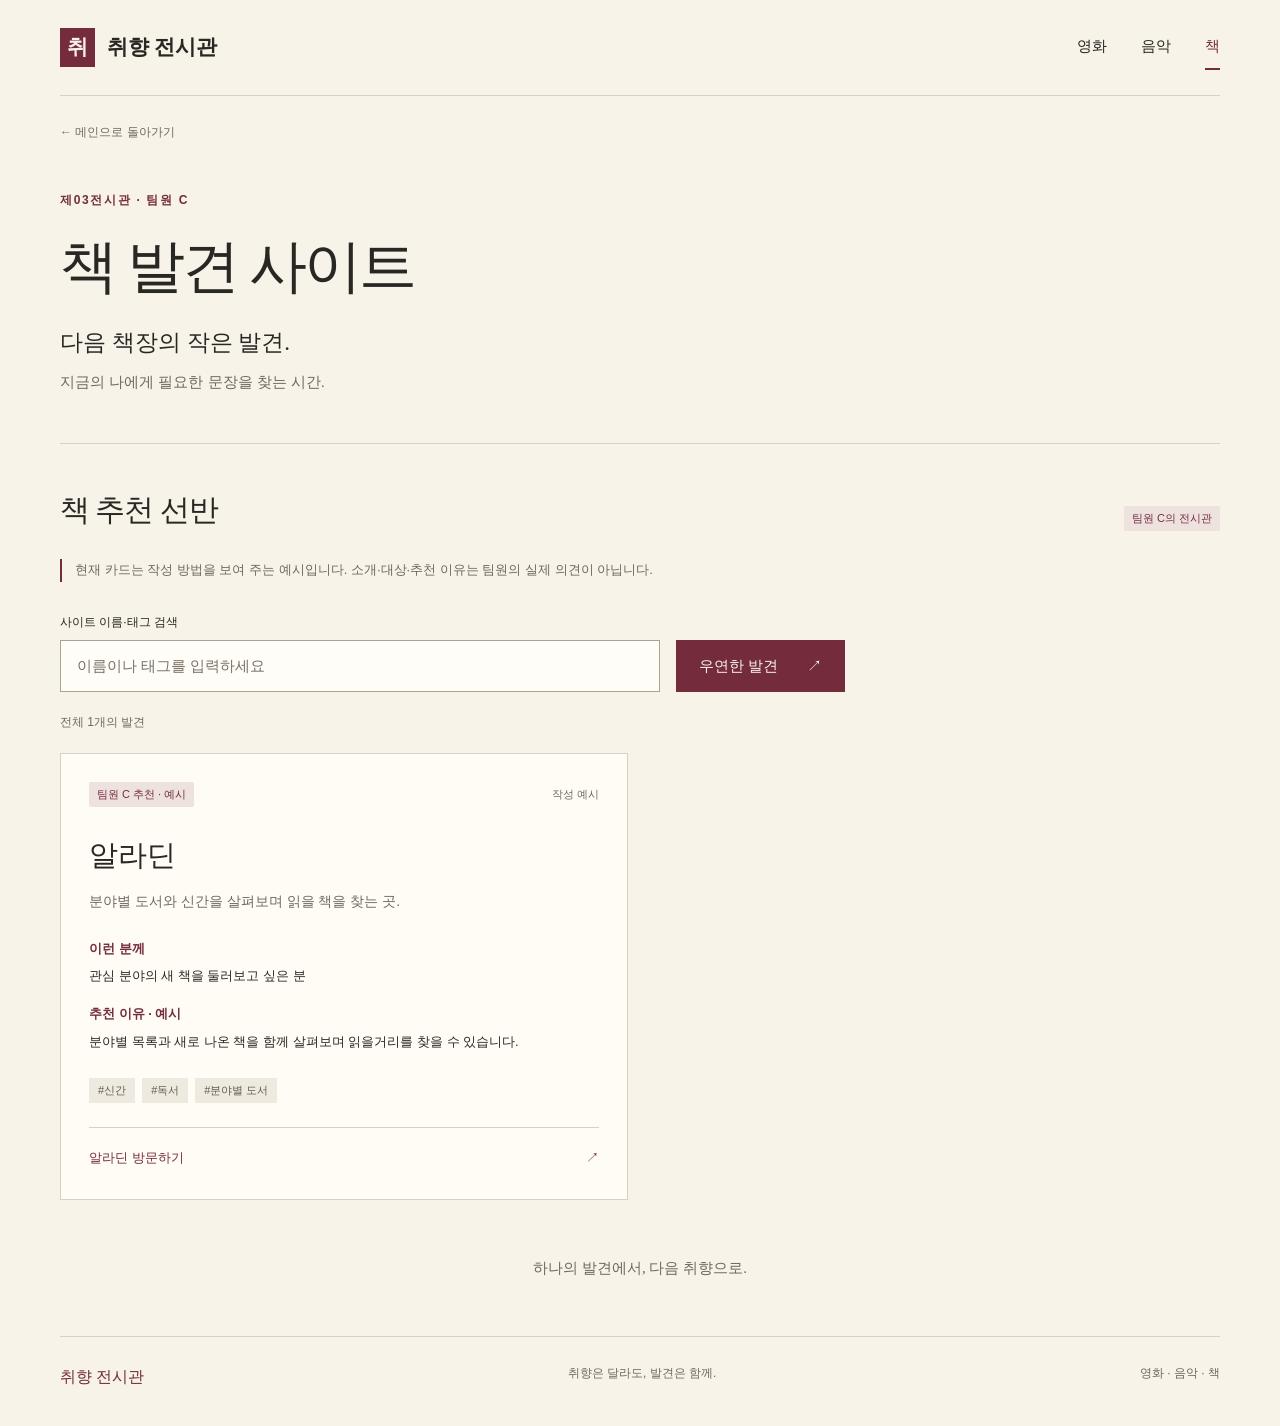
==== books.html @ 01eb1fcd "feat: 취향 전시관 초기 구현" ====
<!DOCTYPE html>
<html lang="ko">
<head>
  <meta charset="UTF-8">
  <meta name="viewport" content="width=device-width, initial-scale=1">
  <meta name="description" content="세 사람의 취향에서, 당신의 다음 취향을 발견하세요. 영화·음악·책 발견 사이트를 모으는 취향 전시관입니다.">
  <title>책 전시관 | 취향 전시관</title>
  <link rel="icon" href="favicon.svg" type="image/svg+xml">
  <link rel="stylesheet" href="css/style.css">
  <script src="js/main.js" defer></script>
</head>
<body>
  <a class="skip-link" href="#main">본문으로 바로 가기</a>
  <header class="site-header wrap">
    <a class="brand" href="index.html"><span class="brand-mark" aria-hidden="true">취</span>취향 전시관</a>
    <nav aria-label="전시관"><a href="movies.html">영화</a><a href="music.html">음악</a><a href="books.html" aria-current="page">책</a></nav>
  </header>
  <main id="main" class="wrap">
    <a class="back-link" href="index.html">← 메인으로 돌아가기</a>
    <section class="category-hero"><p class="eyebrow">제03전시관 · 팀원 C</p><h1>책 발견 사이트</h1><p class="category-lead">다음 책장의 작은 발견.</p><p>지금의 나에게 필요한 문장을 찾는 시간.</p></section>
    <section class="collection section" aria-labelledby="collection-title">
      <div class="section-heading"><h2 id="collection-title">책 추천 선반</h2><span class="member-badge">팀원 C의 전시관</span></div>
      <p class="example-note">현재 카드는 작성 방법을 보여 주는 예시입니다. 소개·대상·추천 이유는 팀원의 실제 의견이 아닙니다.</p>
      <div class="collection-tools" hidden><div class="search-field"><label for="site-search">사이트 이름·태그 검색</label><input id="site-search" type="search" placeholder="이름이나 태그를 입력하세요" autocomplete="off"></div><button class="random-button" type="button">우연한 발견 <span aria-hidden="true">↗</span></button></div>
      <p class="result-count" role="status" aria-live="polite" aria-atomic="true"></p>
      <noscript><p>검색과 무작위 추천을 이용하려면 자바스크립트를 켜 주세요. 사이트 카드는 아래에서 모두 볼 수 있습니다.</p></noscript>
      <div class="card-grid" id="site-list">
      <!-- 카드 추가: 아래 article 시작부터 /article 끝까지 복사해 이 목록 안에 붙여 넣으세요.
      사이트 이름(.site-name), 소개, 대상, 이유, 태그 2~3개(.tags), 팀원 배지, 공식 주소를 수정하세요.
      검색은 화면의 .site-name과 .tags를 읽습니다. 클래스 이름을 유지하세요.
      실제 의견으로 작성한 카드에서는 '· 예시'와 '작성 예시' 표시를 제거하세요.
      외부 링크의 target="_blank" rel="noopener noreferrer" 및 새 탭 안내를 유지하세요.
      팀원 C: 최종적으로 서로 다른 사이트를 4개 이상 소개하세요.
      예시 카드 1개는 직접 확인하고 자신의 의견으로 수정하거나 교체하세요. -->
      <article class="site-card" tabindex="-1">
        <div class="card-top"><span class="member-badge">팀원 C 추천 · 예시</span><span class="sample-label">작성 예시</span></div>
        <h3 class="site-name">알라딘</h3>
        <p class="card-intro">분야별 도서와 신간을 살펴보며 읽을 책을 찾는 곳.</p>
        <dl><dt>이런 분께</dt><dd>관심 분야의 새 책을 둘러보고 싶은 분</dd><dt>추천 이유 · 예시</dt><dd>분야별 목록과 새로 나온 책을 함께 살펴보며 읽을거리를 찾을 수 있습니다.</dd></dl>
        <ul class="tags" aria-label="태그"><li>신간</li><li>독서</li><li>분야별 도서</li></ul>
        <a class="site-link" href="https://www.aladin.co.kr/" target="_blank" rel="noopener noreferrer">알라딘 방문하기 <span aria-hidden="true">↗</span><span class="sr-only"> (새 탭)</span></a>
      </article>
      </div>
      <div class="empty-state" hidden><h3>아직 발견하지 못했어요.</h3><p>다른 사이트 이름이나 태그로 검색해 보세요.</p><button type="button" class="reset-search">검색 지우고 전체 보기</button></div>
      <p class="collection-end">하나의 발견에서, 다음 취향으로.</p>
    </section>
  </main>
  <footer class="site-footer wrap"><a href="index.html">취향 전시관</a><p>취향은 달라도, 발견은 함께.</p><span>영화 · 음악 · 책</span></footer>
</body>
</html>
---- css/style.css ----
:root {
  --paper: #f7f3e9;
  --ink: #292723;
  --muted: #70685e;
  --wine: #742c3c;
  --line: #d9d1c3;
  --serif: "Batang", "바탕", "Noto Serif KR", Georgia, serif;
}
* { box-sizing: border-box; }
html { scroll-behavior: smooth; }
body { margin: 0; background: var(--paper); color: var(--ink); font-family: "Malgun Gothic", "Apple SD Gothic Neo", sans-serif; font-size: 15px; line-height: 1.75; word-break: keep-all; overflow-wrap: anywhere; }
a { color: inherit; text-decoration: none; }
button, input { font: inherit; }
button, a { -webkit-tap-highlight-color: transparent; }
button { cursor: pointer; }
:focus-visible, .site-card:focus { outline: 3px solid var(--wine); outline-offset: 5px; }
[hidden] { display: none !important; }
.wrap { width: min(1160px, calc(100% - 80px)); margin-inline: auto; }
.sr-only { position: absolute; width: 1px; height: 1px; padding: 0; overflow: hidden; clip-path: inset(50%); white-space: nowrap; }
.skip-link { position: fixed; z-index: 20; top: 12px; left: 12px; padding: 10px 18px; background: var(--wine); color: white; transform: translateY(-160%); }
.skip-link:focus { transform: none; }
.site-header { min-height: 96px; display: flex; justify-content: space-between; align-items: center; border-bottom: 1px solid var(--line); gap: 24px; }
.brand { display: flex; align-items: center; gap: 12px; font-family: var(--serif); font-size: 21px; font-weight: bold; }
.brand-mark { display: grid; place-items: center; width: 35px; height: 39px; color: var(--paper); background: var(--wine); font-size: 21px; }
nav { display: flex; gap: 34px; }
nav a { padding: 8px 0; border-bottom: 2px solid transparent; }
nav a:hover, nav a[aria-current] { color: var(--wine); border-color: var(--wine); }
.hero { display: grid; grid-template-columns: 1.25fr 1fr; align-items: center; gap: 80px; padding: 70px 30px 70px 0; }
.eyebrow { margin: 0 0 18px; color: var(--wine); font-size: 12px; letter-spacing: .14em; font-weight: 700; }
h1, h2, h3, p { margin-top: 0; }
h1, h2 { font-family: var(--serif); font-weight: 500; }
.hero h1 { font-size: clamp(64px, 7.5vw, 100px); letter-spacing: -.07em; line-height: 1.13; margin: 0 0 25px; }
.title-dot { color: var(--wine); }
.hero-description { font-size: 18px; line-height: 1.9; color: var(--muted); margin-bottom: 25px; }
.text-link { display: inline-flex; gap: 40px; font-size: 14px; border-bottom: 1px solid var(--wine); padding-bottom: 7px; color: var(--wine); }
.exhibit-art { position: relative; background: #e9e1d2; padding: 25px 36px 20px; transform: rotate(3deg); border: 1px solid #d5cbb9; box-shadow: 12px 15px 0 #eae4d8; }
.art-caption { display: block; text-align: center; letter-spacing: .18em; font-size: 11px; margin-bottom: 25px; }
.arch { position: relative; overflow: hidden; height: 305px; border-radius: 160px 160px 0 0; background: var(--wine); display: grid; place-items: center; }
.art-word { z-index: 1; font-family: var(--serif); font-size: 50px; line-height: 1.4; color: var(--paper); letter-spacing: .1em; }
.art-orbit { position: absolute; width: 280px; height: 280px; border: 1px solid #c39a82; border-radius: 50%; left: -100px; bottom: -100px; }
.art-orbit::after { content: ""; position: absolute; inset: 22px; border: 1px solid #c39a82; border-radius: 50%; }
.art-line { position: absolute; width: 1px; height: 260px; background: #c39a82; right: 44px; transform: rotate(24deg); top: -80px; }
.art-bottom { display: flex; justify-content: space-between; margin-top: 18px; font-size: 10px; letter-spacing: .07em; }
.section { padding: 45px 0 55px; border-top: 1px solid var(--line); }
.section-heading { display: flex; align-items: end; justify-content: space-between; gap: 24px; margin-bottom: 28px; }
.section-heading .eyebrow { margin-bottom: 10px; }
h2 { margin-bottom: 0; font-size: 30px; letter-spacing: -.035em; line-height: 1.4; }
.section-note { font-size: 12px; color: var(--muted); margin: 0; }
.gallery-grid { display: grid; grid-template-columns: repeat(3, 1fr); gap: 18px; }
.gallery-card { padding: 22px; background: #eee7da; border: 1px solid transparent; transition: transform .2s, border-color .2s; }
.gallery-card:hover { transform: translateY(-5px); border-color: var(--wine); }
.gallery-top { display: flex; justify-content: space-between; color: var(--wine); font-size: 11px; letter-spacing: .06em; }
.gallery-top > :last-child { font-size: 21px; line-height: 1; }
.gallery-card h3 { font-family: var(--serif); font-size: 28px; font-weight: 500; margin: 12px 0 6px; }
.gallery-card p { color: #60594f; font-size: 13px; min-height: 48px; margin-bottom: 22px; }
.gallery-enter { border-top: 1px solid #cbc1b0; padding-top: 12px; display: flex; justify-content: space-between; font-size: 12px; }
.mini-art { height: 98px; position: relative; display: flex; align-items: center; justify-content: center; margin: 15px 0; }
.gallery-movies .mini-art i { position: absolute; width: 93px; height: 61px; border: 1px solid #806449; background: #c4b297; transform: rotate(-12deg); }
.gallery-movies .mini-art i:nth-child(2) { transform: rotate(8deg); background: #e1d5c2; }
.gallery-movies .mini-art i:last-child { transform: none; width: 60px; height: 35px; background: var(--wine); }
.gallery-music { background: #e6e7df; }
.gallery-music .mini-art i:first-child { width: 94px; height: 94px; border-radius: 50%; background: repeating-radial-gradient(circle, #383c35 0 4px, #5b6055 5px 6px); }
.gallery-music .mini-art i:nth-child(2) { position: absolute; width: 30px; height: 30px; background: #d4b796; border-radius: 50%; }
.gallery-music .mini-art i:last-child { position: absolute; width: 5px; height: 5px; background: #383c35; border-radius: 50%; }
.gallery-books { background: #eee2d8; }
.gallery-books .mini-art i { width: 34px; height: 79px; background: #8c514a; border: 1px solid #724139; box-shadow: inset 4px 0 #b77b6d; }
.gallery-books .mini-art i:nth-child(2) { background: #bea28a; height: 88px; transform: rotate(-8deg); }
.gallery-books .mini-art i:last-child { background: #d2c0a9; transform: rotate(10deg); }
.team-grid { display: grid; grid-template-columns: repeat(3, 1fr); gap: 22px; }
.team-card { display: flex; align-items: start; gap: 16px; }
.member-letter { font-family: Georgia, serif; font-size: 30px; color: var(--wine); border-bottom: 1px solid var(--wine); line-height: 1.2; }
.team-card h3 { font-size: 15px; margin: 0; }
.team-card p { font-size: 12px; color: var(--muted); margin: 4px 0 12px; }
.member-badge { display: inline-block; font-size: 11px; background: #eee2df; color: var(--wine); border-radius: 2px; padding: 3px 8px; }
.shared-empty { border: 1px dashed #c6bbaa; padding: 35px; text-align: center; font-family: var(--serif); font-size: 20px; margin: 0; }
.shared-empty span { font-family: "Malgun Gothic", sans-serif; font-size: 13px; color: var(--muted); }
.site-footer { border-top: 1px solid var(--line); padding: 26px 0 35px; display: flex; justify-content: space-between; gap: 18px; font-size: 12px; color: var(--muted); }
.site-footer a { color: var(--wine); font-family: var(--serif); font-size: 16px; }
.site-footer p { margin: 0; }
.back-link { display: inline-block; margin-top: 26px; font-size: 12px; color: var(--muted); }
.back-link:hover, .site-link:hover { text-decoration: underline; }
.category-hero { padding: 46px 0 48px; }
.category-hero h1 { font-size: clamp(36px, 5vw, 58px); letter-spacing: -.05em; margin-bottom: 18px; line-height: 1.3; }
.category-lead { font-size: 23px; font-family: var(--serif); margin-bottom: 6px; }
.category-hero > p:last-child { color: var(--muted); margin-bottom: 0; }
.example-note { color: var(--muted); font-size: 13px; border-left: 2px solid var(--wine); padding-left: 13px; }
.collection-tools { display: flex; align-items: end; gap: 16px; margin-top: 30px; }
.search-field { flex: 1; max-width: 600px; }
.search-field label { display: block; font-size: 12px; margin-bottom: 7px; }
input { width: 100%; padding: 12px 16px; border: 1px solid #ada395; border-radius: 0; background: #fffdf7; color: var(--ink); min-height: 50px; }
input::placeholder { color: #797165; }
.random-button, .reset-search { min-height: 50px; padding: 12px 22px; border: 1px solid var(--wine); background: var(--wine); color: var(--paper); }
.random-button span { margin-left: 25px; }
button:hover { background: #54202c; }
button:disabled { opacity: .5; cursor: not-allowed; }
.result-count { font-size: 12px; color: var(--muted); margin: 20px 0; min-height: 21px; }
.card-grid { display: grid; grid-template-columns: repeat(2, minmax(0, 1fr)); gap: 24px; }
.card-grid:empty { display: none; }
.site-card { background: #fffcf5; border: 1px solid var(--line); padding: 28px; position: relative; }
.site-card.is-picked { border-color: var(--wine); background: #f5eae5; }
.card-top { display: flex; justify-content: space-between; gap: 12px; align-items: center; }
.sample-label { font-size: 11px; color: var(--muted); }
.site-name { font-family: var(--serif); font-size: 29px; font-weight: 500; margin: 23px 0 8px; }
.card-intro { font-size: 14px; color: var(--muted); }
dl { margin: 24px 0; font-size: 13px; }
dt { font-weight: bold; color: var(--wine); margin-top: 15px; }
dd { margin: 5px 0 0; }
.tags { list-style: none; padding: 0; display: flex; flex-wrap: wrap; gap: 7px; }
.tags li { padding: 3px 9px; background: #eeeae0; font-size: 11px; color: #625c52; }
.tags li::before { content: "#"; }
.site-link { display: flex; align-items: center; justify-content: space-between; gap: 15px; border-top: 1px solid var(--line); padding-top: 18px; margin-top: 24px; color: var(--wine); font-size: 13px; min-height: 44px; }
.empty-state { padding: 45px 20px; border: 1px dashed var(--line); text-align: center; }
.empty-state h3 { font-family: var(--serif); font-size: 24px; }
.collection-end { color: var(--muted); text-align: center; font-family: var(--serif); margin: 55px 0 0; }
@media (max-width: 900px) {
  .wrap { width: calc(100% - 48px); }
  .hero { gap: 40px; padding-right: 12px; }
  .exhibit-art { padding-inline: 22px; }
  .arch { height: 260px; }
  .gallery-grid, .team-grid { grid-template-columns: repeat(2, 1fr); }
  .team-grid { row-gap: 30px; }
}
@media (max-width: 600px) {
  .wrap { width: calc(100% - 36px); }
  .site-header { min-height: 115px; flex-direction: column; justify-content: center; gap: 10px; padding: 15px 0; }
  .brand { font-size: 19px; }
  nav { width: 100%; justify-content: space-around; gap: 12px; font-size: 13px; }
  nav a { padding: 6px 8px; }
  .hero { grid-template-columns: 1fr; padding: 40px 0 45px; gap: 35px; }
  .hero h1 { font-size: 72px; }
  .hero-description { font-size: 16px; }
  .exhibit-art { width: min(300px, 85%); justify-self: center; }
  .arch { height: 230px; }
  .art-word { font-size: 42px; }
  .section { padding: 32px 0 38px; }
  .section-heading { align-items: start; flex-direction: column; gap: 12px; margin-bottom: 22px; }
  h2 { font-size: 25px; }
  .gallery-grid, .team-grid { grid-template-columns: 1fr; }
  .gallery-grid { gap: 12px; }
  .gallery-card { padding: 15px; }
  .gallery-card h3 { font-size: 25px; }
  .gallery-card p { min-height: 70px; font-size: 12px; }
  .gallery-top { font-size: 10px; }
  .team-grid { gap: 24px 12px; }
  .team-card { gap: 10px; }
  .member-letter { font-size: 25px; }
  .site-footer { flex-wrap: wrap; }
  .site-footer span { width: 100%; }
  .category-hero { padding: 35px 0; }
  .category-lead { font-size: 21px; }
  .collection-tools { flex-direction: column; align-items: stretch; }
  .card-grid { grid-template-columns: 1fr; }
  .site-card { padding: 22px; }
  .shared-empty { padding: 27px 18px; }
}
@media (prefers-reduced-motion: reduce) {
  html { scroll-behavior: auto; }
  * { transition: none !important; }
}
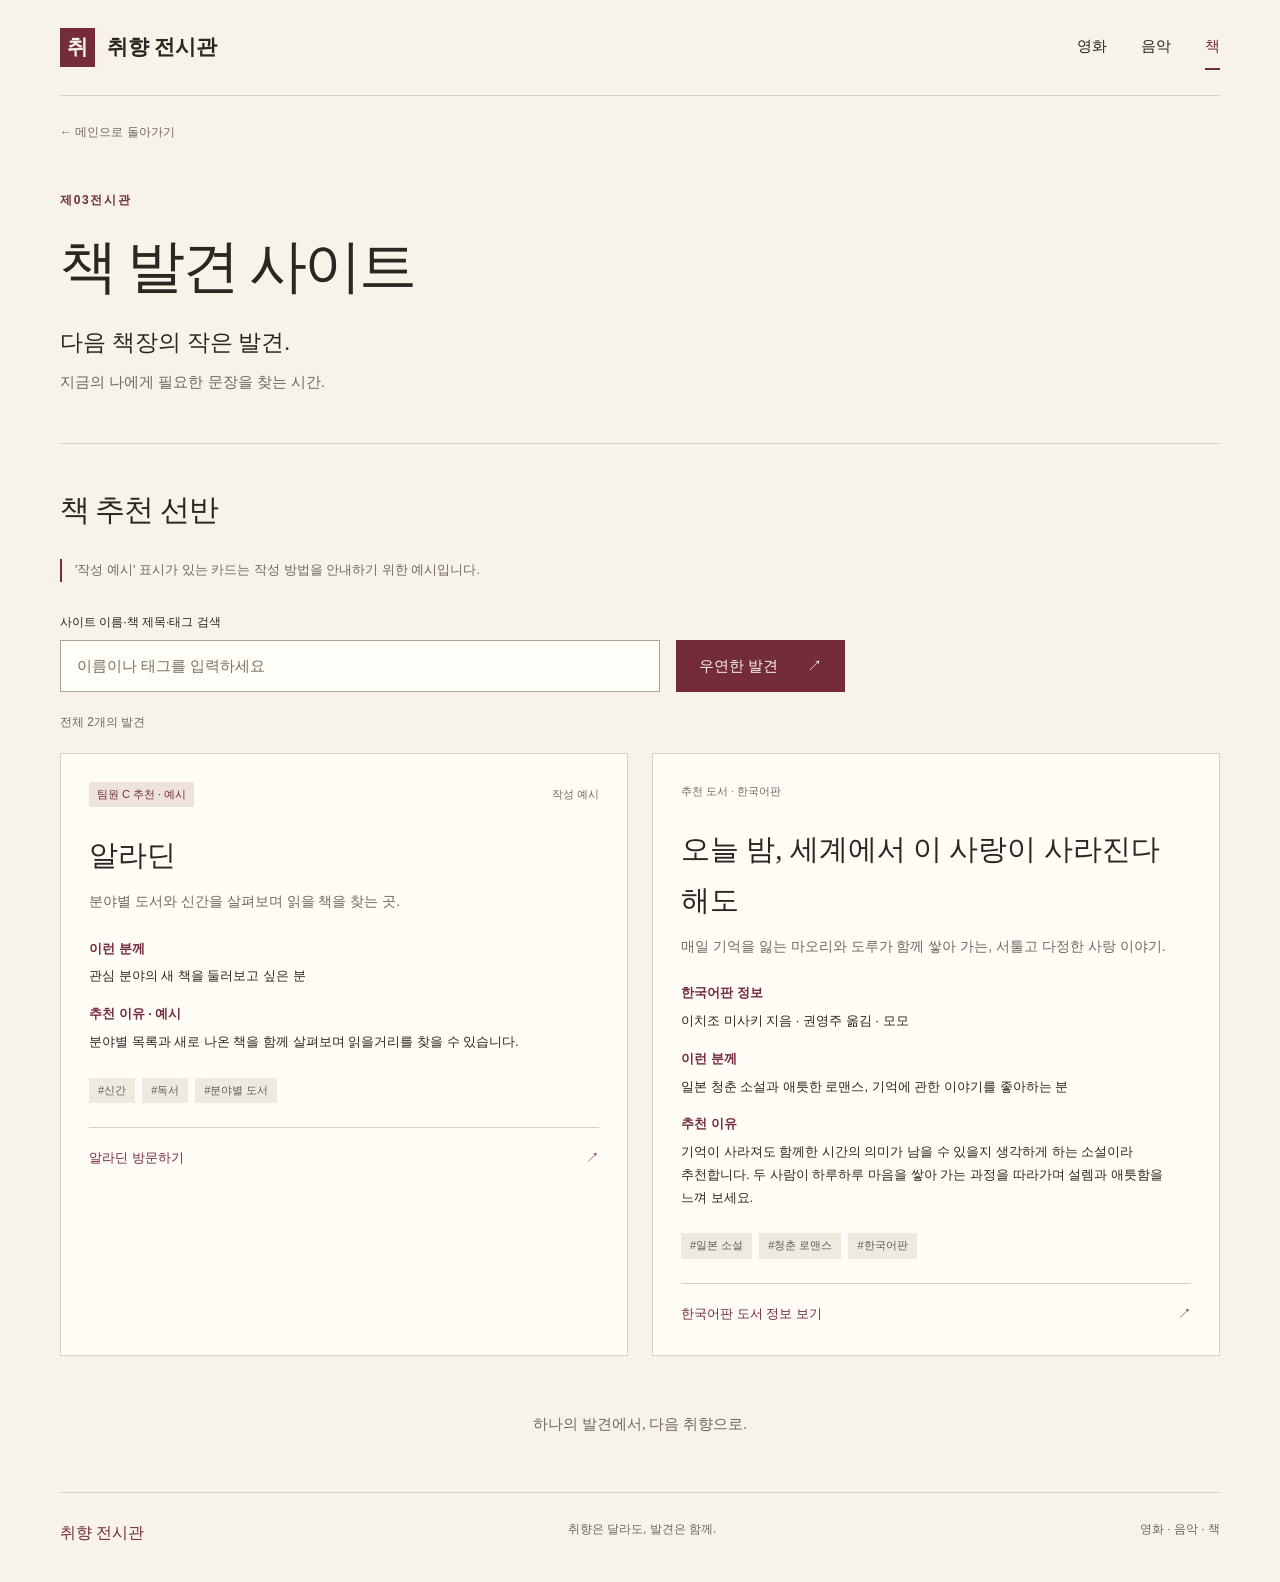
==== commit abc40773: "kkh 추천 4개 추가 및 홈페이지 수정" ====
--- a/books.html
+++ b/books.html
@@ -17,11 +17,11 @@
   </header>
   <main id="main" class="wrap">
     <a class="back-link" href="index.html">← 메인으로 돌아가기</a>
-    <section class="category-hero"><p class="eyebrow">제03전시관 · 팀원 C</p><h1>책 발견 사이트</h1><p class="category-lead">다음 책장의 작은 발견.</p><p>지금의 나에게 필요한 문장을 찾는 시간.</p></section>
+    <section class="category-hero"><p class="eyebrow">제03전시관</p><h1>책 발견 사이트</h1><p class="category-lead">다음 책장의 작은 발견.</p><p>지금의 나에게 필요한 문장을 찾는 시간.</p></section>
     <section class="collection section" aria-labelledby="collection-title">
-      <div class="section-heading"><h2 id="collection-title">책 추천 선반</h2><span class="member-badge">팀원 C의 전시관</span></div>
-      <p class="example-note">현재 카드는 작성 방법을 보여 주는 예시입니다. 소개·대상·추천 이유는 팀원의 실제 의견이 아닙니다.</p>
-      <div class="collection-tools" hidden><div class="search-field"><label for="site-search">사이트 이름·태그 검색</label><input id="site-search" type="search" placeholder="이름이나 태그를 입력하세요" autocomplete="off"></div><button class="random-button" type="button">우연한 발견 <span aria-hidden="true">↗</span></button></div>
+      <div class="section-heading"><h2 id="collection-title">책 추천 선반</h2></div>
+      <p class="example-note">'작성 예시' 표시가 있는 카드는 작성 방법을 안내하기 위한 예시입니다.</p>
+      <div class="collection-tools" hidden><div class="search-field"><label for="site-search">사이트 이름·책 제목·태그 검색</label><input id="site-search" type="search" placeholder="이름이나 태그를 입력하세요" autocomplete="off"></div><button class="random-button" type="button">우연한 발견 <span aria-hidden="true">↗</span></button></div>
       <p class="result-count" role="status" aria-live="polite" aria-atomic="true"></p>
       <noscript><p>검색과 무작위 추천을 이용하려면 자바스크립트를 켜 주세요. 사이트 카드는 아래에서 모두 볼 수 있습니다.</p></noscript>
       <div class="card-grid" id="site-list">
@@ -40,6 +40,21 @@
         <ul class="tags" aria-label="태그"><li>신간</li><li>독서</li><li>분야별 도서</li></ul>
         <a class="site-link" href="https://www.aladin.co.kr/" target="_blank" rel="noopener noreferrer">알라딘 방문하기 <span aria-hidden="true">↗</span><span class="sr-only"> (새 탭)</span></a>
       </article>
+      <article class="site-card" tabindex="-1">
+        <div class="card-top"><span class="sample-label">추천 도서 · 한국어판</span></div>
+        <h3 class="site-name">오늘 밤, 세계에서 이 사랑이 사라진다 해도</h3>
+        <p class="card-intro">매일 기억을 잃는 마오리와 도루가 함께 쌓아 가는, 서툴고 다정한 사랑 이야기.</p>
+        <dl>
+          <dt>한국어판 정보</dt>
+          <dd>이치조 미사키 지음 · 권영주 옮김 · 모모</dd>
+          <dt>이런 분께</dt>
+          <dd>일본 청춘 소설과 애틋한 로맨스, 기억에 관한 이야기를 좋아하는 분</dd>
+          <dt>추천 이유</dt>
+          <dd>기억이 사라져도 함께한 시간의 의미가 남을 수 있을지 생각하게 하는 소설이라 추천합니다. 두 사람이 하루하루 마음을 쌓아 가는 과정을 따라가며 설렘과 애틋함을 느껴 보세요.</dd>
+        </dl>
+        <ul class="tags" aria-label="태그"><li>일본 소설</li><li>청춘 로맨스</li><li>한국어판</li></ul>
+        <a class="site-link" href="https://www.yes24.com/Product/Goods/102360203" target="_blank" rel="noopener noreferrer">한국어판 도서 정보 보기 <span aria-hidden="true">↗</span><span class="sr-only"> (새 탭)</span></a>
+      </article>
       </div>
       <div class="empty-state" hidden><h3>아직 발견하지 못했어요.</h3><p>다른 사이트 이름이나 태그로 검색해 보세요.</p><button type="button" class="reset-search">검색 지우고 전체 보기</button></div>
       <p class="collection-end">하나의 발견에서, 다음 취향으로.</p>
@@ -48,4 +63,3 @@
   <footer class="site-footer wrap"><a href="index.html">취향 전시관</a><p>취향은 달라도, 발견은 함께.</p><span>영화 · 음악 · 책</span></footer>
 </body>
 </html>
-
--- a/css/style.css
+++ b/css/style.css
@@ -66,11 +66,6 @@
 .gallery-books .mini-art i { width: 34px; height: 79px; background: #8c514a; border: 1px solid #724139; box-shadow: inset 4px 0 #b77b6d; }
 .gallery-books .mini-art i:nth-child(2) { background: #bea28a; height: 88px; transform: rotate(-8deg); }
 .gallery-books .mini-art i:last-child { background: #d2c0a9; transform: rotate(10deg); }
-.team-grid { display: grid; grid-template-columns: repeat(3, 1fr); gap: 22px; }
-.team-card { display: flex; align-items: start; gap: 16px; }
-.member-letter { font-family: Georgia, serif; font-size: 30px; color: var(--wine); border-bottom: 1px solid var(--wine); line-height: 1.2; }
-.team-card h3 { font-size: 15px; margin: 0; }
-.team-card p { font-size: 12px; color: var(--muted); margin: 4px 0 12px; }
 .member-badge { display: inline-block; font-size: 11px; background: #eee2df; color: var(--wine); border-radius: 2px; padding: 3px 8px; }
 .shared-empty { border: 1px dashed #c6bbaa; padding: 35px; text-align: center; font-family: var(--serif); font-size: 20px; margin: 0; }
 .shared-empty span { font-family: "Malgun Gothic", sans-serif; font-size: 13px; color: var(--muted); }
@@ -117,8 +112,7 @@
   .hero { gap: 40px; padding-right: 12px; }
   .exhibit-art { padding-inline: 22px; }
   .arch { height: 260px; }
-  .gallery-grid, .team-grid { grid-template-columns: repeat(2, 1fr); }
-  .team-grid { row-gap: 30px; }
+  .gallery-grid { grid-template-columns: repeat(2, 1fr); }
 }
 @media (max-width: 600px) {
   .wrap { width: calc(100% - 36px); }
@@ -135,15 +129,12 @@
   .section { padding: 32px 0 38px; }
   .section-heading { align-items: start; flex-direction: column; gap: 12px; margin-bottom: 22px; }
   h2 { font-size: 25px; }
-  .gallery-grid, .team-grid { grid-template-columns: 1fr; }
+  .gallery-grid { grid-template-columns: 1fr; }
   .gallery-grid { gap: 12px; }
   .gallery-card { padding: 15px; }
   .gallery-card h3 { font-size: 25px; }
   .gallery-card p { min-height: 70px; font-size: 12px; }
   .gallery-top { font-size: 10px; }
-  .team-grid { gap: 24px 12px; }
-  .team-card { gap: 10px; }
-  .member-letter { font-size: 25px; }
   .site-footer { flex-wrap: wrap; }
   .site-footer span { width: 100%; }
   .category-hero { padding: 35px 0; }
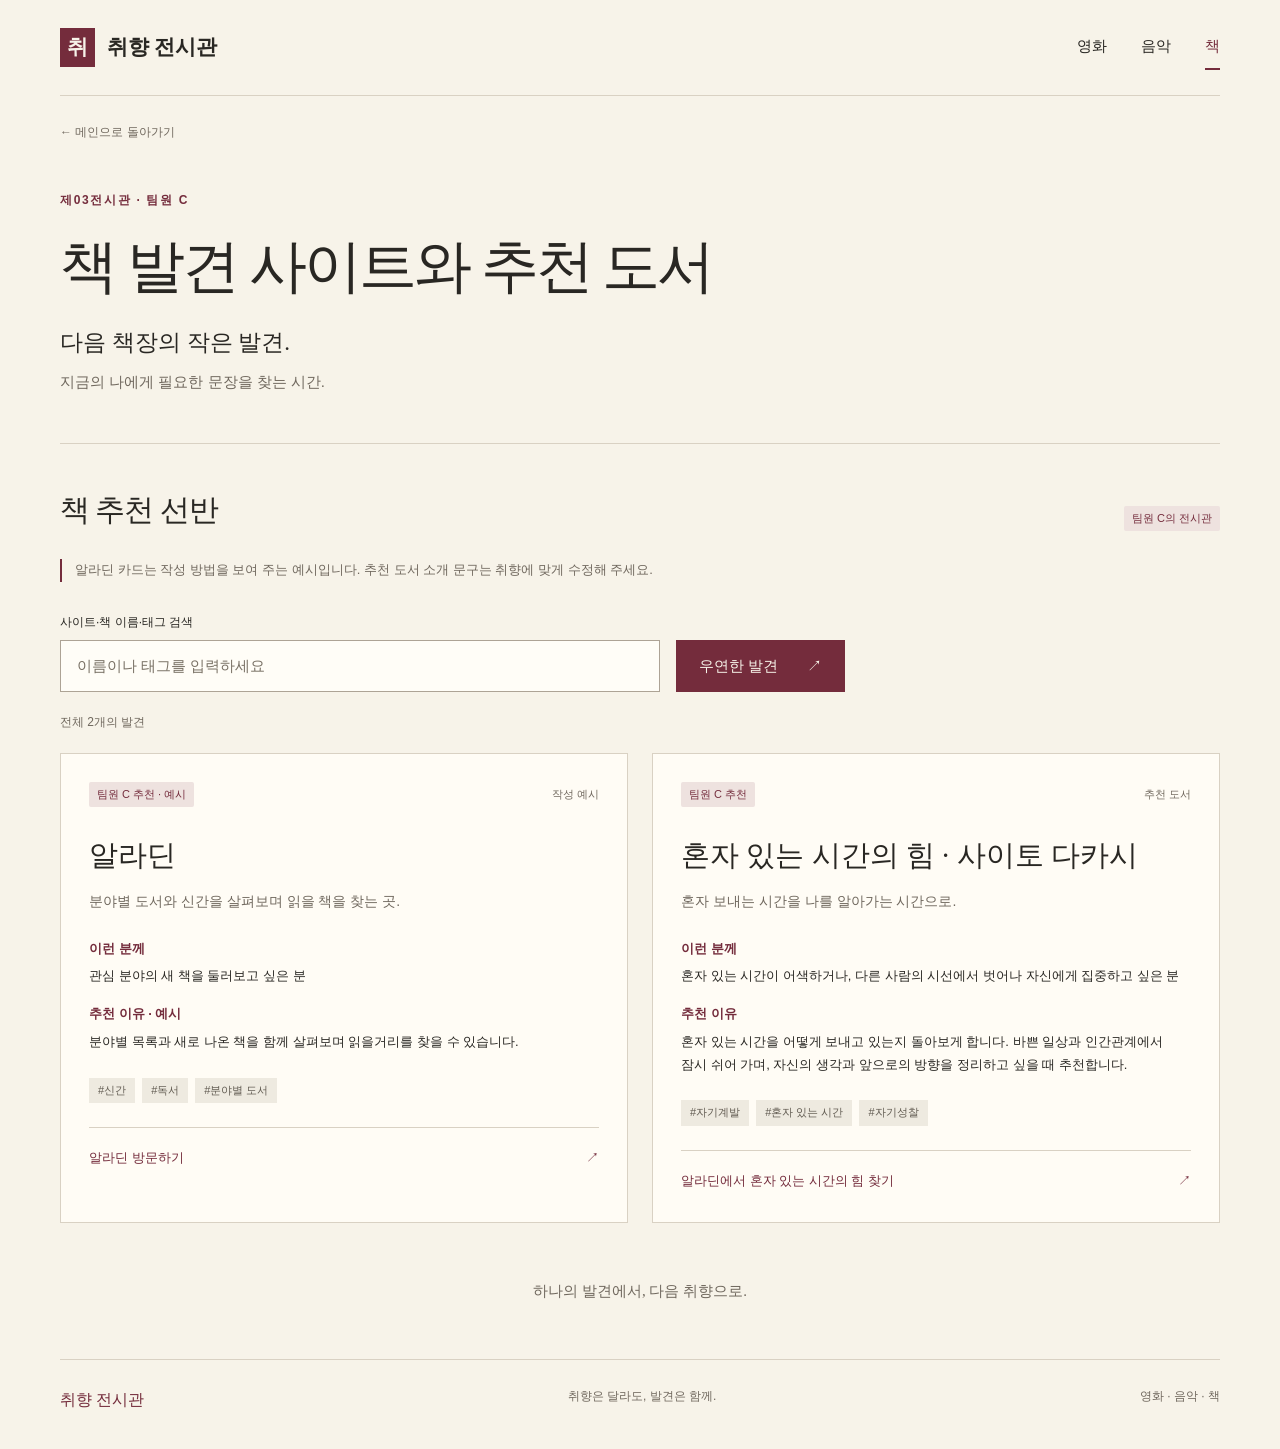
==== commit 92fd5eab: "책1, 노래2, 영화1" ====
--- a/books.html
+++ b/books.html
@@ -3,7 +3,7 @@
 <head>
   <meta charset="UTF-8">
   <meta name="viewport" content="width=device-width, initial-scale=1">
-  <meta name="description" content="세 사람의 취향에서, 당신의 다음 취향을 발견하세요. 영화·음악·책 발견 사이트를 모으는 취향 전시관입니다.">
+  <meta name="description" content="책 발견 사이트와 추천 도서를 만나보세요. 지금의 나에게 필요한 문장을 찾는 취향 전시관입니다.">
   <title>책 전시관 | 취향 전시관</title>
   <link rel="icon" href="favicon.svg" type="image/svg+xml">
   <link rel="stylesheet" href="css/style.css">
@@ -11,55 +11,188 @@
 </head>
 <body>
   <a class="skip-link" href="#main">본문으로 바로 가기</a>
+
   <header class="site-header wrap">
-    <a class="brand" href="index.html"><span class="brand-mark" aria-hidden="true">취</span>취향 전시관</a>
-    <nav aria-label="전시관"><a href="movies.html">영화</a><a href="music.html">음악</a><a href="books.html" aria-current="page">책</a></nav>
+    <a class="brand" href="index.html">
+      <span class="brand-mark" aria-hidden="true">취</span>
+      취향 전시관
+    </a>
+
+    <nav aria-label="전시관">
+      <a href="movies.html">영화</a>
+      <a href="music.html">음악</a>
+      <a href="books.html" aria-current="page">책</a>
+    </nav>
   </header>
+
   <main id="main" class="wrap">
     <a class="back-link" href="index.html">← 메인으로 돌아가기</a>
-    <section class="category-hero"><p class="eyebrow">제03전시관</p><h1>책 발견 사이트</h1><p class="category-lead">다음 책장의 작은 발견.</p><p>지금의 나에게 필요한 문장을 찾는 시간.</p></section>
+
+    <section class="category-hero">
+      <p class="eyebrow">제03전시관 · 팀원 C</p>
+      <h1>책 발견 사이트와 추천 도서</h1>
+      <p class="category-lead">다음 책장의 작은 발견.</p>
+      <p>지금의 나에게 필요한 문장을 찾는 시간.</p>
+    </section>
+
     <section class="collection section" aria-labelledby="collection-title">
-      <div class="section-heading"><h2 id="collection-title">책 추천 선반</h2></div>
-      <p class="example-note">'작성 예시' 표시가 있는 카드는 작성 방법을 안내하기 위한 예시입니다.</p>
-      <div class="collection-tools" hidden><div class="search-field"><label for="site-search">사이트 이름·책 제목·태그 검색</label><input id="site-search" type="search" placeholder="이름이나 태그를 입력하세요" autocomplete="off"></div><button class="random-button" type="button">우연한 발견 <span aria-hidden="true">↗</span></button></div>
-      <p class="result-count" role="status" aria-live="polite" aria-atomic="true"></p>
-      <noscript><p>검색과 무작위 추천을 이용하려면 자바스크립트를 켜 주세요. 사이트 카드는 아래에서 모두 볼 수 있습니다.</p></noscript>
+      <div class="section-heading">
+        <h2 id="collection-title">책 추천 선반</h2>
+        <span class="member-badge">팀원 C의 전시관</span>
+      </div>
+
+      <p class="example-note">
+        알라딘 카드는 작성 방법을 보여 주는 예시입니다.
+        추천 도서 소개 문구는 취향에 맞게 수정해 주세요.
+      </p>
+
+      <div class="collection-tools" hidden>
+        <div class="search-field">
+          <label for="site-search">사이트·책 이름·태그 검색</label>
+          <input
+            id="site-search"
+            type="search"
+            placeholder="이름이나 태그를 입력하세요"
+            autocomplete="off"
+          >
+        </div>
+
+        <button class="random-button" type="button">
+          우연한 발견 <span aria-hidden="true">↗</span>
+        </button>
+      </div>
+
+      <p
+        class="result-count"
+        role="status"
+        aria-live="polite"
+        aria-atomic="true"
+      ></p>
+
+      <noscript>
+        <p>
+          검색과 무작위 추천을 이용하려면 자바스크립트를 켜 주세요.
+          카드는 아래에서 모두 볼 수 있습니다.
+        </p>
+      </noscript>
+
       <div class="card-grid" id="site-list">
-      <!-- 카드 추가: 아래 article 시작부터 /article 끝까지 복사해 이 목록 안에 붙여 넣으세요.
-      사이트 이름(.site-name), 소개, 대상, 이유, 태그 2~3개(.tags), 팀원 배지, 공식 주소를 수정하세요.
-      검색은 화면의 .site-name과 .tags를 읽습니다. 클래스 이름을 유지하세요.
-      실제 의견으로 작성한 카드에서는 '· 예시'와 '작성 예시' 표시를 제거하세요.
-      외부 링크의 target="_blank" rel="noopener noreferrer" 및 새 탭 안내를 유지하세요.
-      팀원 C: 최종적으로 서로 다른 사이트를 4개 이상 소개하세요.
-      예시 카드 1개는 직접 확인하고 자신의 의견으로 수정하거나 교체하세요. -->
-      <article class="site-card" tabindex="-1">
-        <div class="card-top"><span class="member-badge">팀원 C 추천 · 예시</span><span class="sample-label">작성 예시</span></div>
-        <h3 class="site-name">알라딘</h3>
-        <p class="card-intro">분야별 도서와 신간을 살펴보며 읽을 책을 찾는 곳.</p>
-        <dl><dt>이런 분께</dt><dd>관심 분야의 새 책을 둘러보고 싶은 분</dd><dt>추천 이유 · 예시</dt><dd>분야별 목록과 새로 나온 책을 함께 살펴보며 읽을거리를 찾을 수 있습니다.</dd></dl>
-        <ul class="tags" aria-label="태그"><li>신간</li><li>독서</li><li>분야별 도서</li></ul>
-        <a class="site-link" href="https://www.aladin.co.kr/" target="_blank" rel="noopener noreferrer">알라딘 방문하기 <span aria-hidden="true">↗</span><span class="sr-only"> (새 탭)</span></a>
-      </article>
-      <article class="site-card" tabindex="-1">
-        <div class="card-top"><span class="sample-label">추천 도서 · 한국어판</span></div>
-        <h3 class="site-name">오늘 밤, 세계에서 이 사랑이 사라진다 해도</h3>
-        <p class="card-intro">매일 기억을 잃는 마오리와 도루가 함께 쌓아 가는, 서툴고 다정한 사랑 이야기.</p>
-        <dl>
-          <dt>한국어판 정보</dt>
-          <dd>이치조 미사키 지음 · 권영주 옮김 · 모모</dd>
-          <dt>이런 분께</dt>
-          <dd>일본 청춘 소설과 애틋한 로맨스, 기억에 관한 이야기를 좋아하는 분</dd>
-          <dt>추천 이유</dt>
-          <dd>기억이 사라져도 함께한 시간의 의미가 남을 수 있을지 생각하게 하는 소설이라 추천합니다. 두 사람이 하루하루 마음을 쌓아 가는 과정을 따라가며 설렘과 애틋함을 느껴 보세요.</dd>
-        </dl>
-        <ul class="tags" aria-label="태그"><li>일본 소설</li><li>청춘 로맨스</li><li>한국어판</li></ul>
-        <a class="site-link" href="https://www.yes24.com/Product/Goods/102360203" target="_blank" rel="noopener noreferrer">한국어판 도서 정보 보기 <span aria-hidden="true">↗</span><span class="sr-only"> (새 탭)</span></a>
-      </article>
+        <!--
+          카드 추가: article 시작부터 /article 끝까지 복사해 붙여 넣으세요.
+          검색은 화면의 .site-name과 .tags를 읽습니다.
+          클래스 이름을 유지하세요.
+          외부 링크의 target="_blank", rel="noopener noreferrer",
+          새 탭 안내를 유지하세요.
+
+          팀원 C: 최종적으로 서로 다른 사이트를 4개 이상 소개하세요.
+          추천 도서 카드는 사이트 소개 개수에 포함되지 않는 추가 콘텐츠입니다.
+        -->
+
+        <!-- 알라딘 사이트 소개 -->
+        <article class="site-card" tabindex="-1">
+          <div class="card-top">
+            <span class="member-badge">팀원 C 추천 · 예시</span>
+            <span class="sample-label">작성 예시</span>
+          </div>
+
+          <h3 class="site-name">알라딘</h3>
+
+          <p class="card-intro">
+            분야별 도서와 신간을 살펴보며 읽을 책을 찾는 곳.
+          </p>
+
+          <dl>
+            <dt>이런 분께</dt>
+            <dd>관심 분야의 새 책을 둘러보고 싶은 분</dd>
+
+            <dt>추천 이유 · 예시</dt>
+            <dd>
+              분야별 목록과 새로 나온 책을 함께 살펴보며
+              읽을거리를 찾을 수 있습니다.
+            </dd>
+          </dl>
+
+          <ul class="tags" aria-label="태그">
+            <li>신간</li>
+            <li>독서</li>
+            <li>분야별 도서</li>
+          </ul>
+
+          <a
+            class="site-link"
+            href="https://www.aladin.co.kr/"
+            target="_blank"
+            rel="noopener noreferrer"
+          >
+            알라딘 방문하기
+            <span aria-hidden="true">↗</span>
+            <span class="sr-only"> (새 탭)</span>
+          </a>
+        </article>
+
+        <!-- 혼자 있는 시간의 힘 추천 도서 -->
+        <article class="site-card" tabindex="-1">
+          <div class="card-top">
+            <span class="member-badge">팀원 C 추천</span>
+            <span class="sample-label">추천 도서</span>
+          </div>
+
+          <h3 class="site-name">혼자 있는 시간의 힘 · 사이토 다카시</h3>
+
+          <p class="card-intro">
+            혼자 보내는 시간을 나를 알아가는 시간으로.
+          </p>
+
+          <dl>
+            <dt>이런 분께</dt>
+            <dd>
+              혼자 있는 시간이 어색하거나,
+              다른 사람의 시선에서 벗어나 자신에게 집중하고 싶은 분
+            </dd>
+
+            <dt>추천 이유</dt>
+            <dd>
+              혼자 있는 시간을 어떻게 보내고 있는지 돌아보게 합니다.
+              바쁜 일상과 인간관계에서 잠시 쉬어 가며,
+              자신의 생각과 앞으로의 방향을 정리하고 싶을 때 추천합니다.
+            </dd>
+          </dl>
+
+          <ul class="tags" aria-label="태그">
+            <li>자기계발</li>
+            <li>혼자 있는 시간</li>
+            <li>자기성찰</li>
+          </ul>
+
+          <a
+            class="site-link"
+            href="https://www.aladin.co.kr/search/wsearchresult.aspx?SearchTarget=Book&amp;SearchWord=혼자%20있는%20시간의%20힘"
+            target="_blank"
+            rel="noopener noreferrer"
+          >
+            알라딘에서 혼자 있는 시간의 힘 찾기
+            <span aria-hidden="true">↗</span>
+            <span class="sr-only"> (새 탭)</span>
+          </a>
+        </article>
       </div>
-      <div class="empty-state" hidden><h3>아직 발견하지 못했어요.</h3><p>다른 사이트 이름이나 태그로 검색해 보세요.</p><button type="button" class="reset-search">검색 지우고 전체 보기</button></div>
+
+      <div class="empty-state" hidden>
+        <h3>아직 발견하지 못했어요.</h3>
+        <p>다른 사이트·책 이름이나 태그로 검색해 보세요.</p>
+        <button type="button" class="reset-search">
+          검색 지우고 전체 보기
+        </button>
+      </div>
+
       <p class="collection-end">하나의 발견에서, 다음 취향으로.</p>
     </section>
   </main>
-  <footer class="site-footer wrap"><a href="index.html">취향 전시관</a><p>취향은 달라도, 발견은 함께.</p><span>영화 · 음악 · 책</span></footer>
+
+  <footer class="site-footer wrap">
+    <a href="index.html">취향 전시관</a>
+    <p>취향은 달라도, 발견은 함께.</p>
+    <span>영화 · 음악 · 책</span>
+  </footer>
 </body>
-</html>
+</html>
--- a/css/style.css
+++ b/css/style.css
@@ -66,6 +66,11 @@
 .gallery-books .mini-art i { width: 34px; height: 79px; background: #8c514a; border: 1px solid #724139; box-shadow: inset 4px 0 #b77b6d; }
 .gallery-books .mini-art i:nth-child(2) { background: #bea28a; height: 88px; transform: rotate(-8deg); }
 .gallery-books .mini-art i:last-child { background: #d2c0a9; transform: rotate(10deg); }
+.team-grid { display: grid; grid-template-columns: repeat(3, 1fr); gap: 22px; }
+.team-card { display: flex; align-items: start; gap: 16px; }
+.member-letter { font-family: Georgia, serif; font-size: 30px; color: var(--wine); border-bottom: 1px solid var(--wine); line-height: 1.2; }
+.team-card h3 { font-size: 15px; margin: 0; }
+.team-card p { font-size: 12px; color: var(--muted); margin: 4px 0 12px; }
 .member-badge { display: inline-block; font-size: 11px; background: #eee2df; color: var(--wine); border-radius: 2px; padding: 3px 8px; }
 .shared-empty { border: 1px dashed #c6bbaa; padding: 35px; text-align: center; font-family: var(--serif); font-size: 20px; margin: 0; }
 .shared-empty span { font-family: "Malgun Gothic", sans-serif; font-size: 13px; color: var(--muted); }
@@ -112,7 +117,8 @@
   .hero { gap: 40px; padding-right: 12px; }
   .exhibit-art { padding-inline: 22px; }
   .arch { height: 260px; }
-  .gallery-grid { grid-template-columns: repeat(2, 1fr); }
+  .gallery-grid, .team-grid { grid-template-columns: repeat(2, 1fr); }
+  .team-grid { row-gap: 30px; }
 }
 @media (max-width: 600px) {
   .wrap { width: calc(100% - 36px); }
@@ -129,12 +135,15 @@
   .section { padding: 32px 0 38px; }
   .section-heading { align-items: start; flex-direction: column; gap: 12px; margin-bottom: 22px; }
   h2 { font-size: 25px; }
-  .gallery-grid { grid-template-columns: 1fr; }
+  .gallery-grid, .team-grid { grid-template-columns: 1fr; }
   .gallery-grid { gap: 12px; }
   .gallery-card { padding: 15px; }
   .gallery-card h3 { font-size: 25px; }
   .gallery-card p { min-height: 70px; font-size: 12px; }
   .gallery-top { font-size: 10px; }
+  .team-grid { gap: 24px 12px; }
+  .team-card { gap: 10px; }
+  .member-letter { font-size: 25px; }
   .site-footer { flex-wrap: wrap; }
   .site-footer span { width: 100%; }
   .category-hero { padding: 35px 0; }
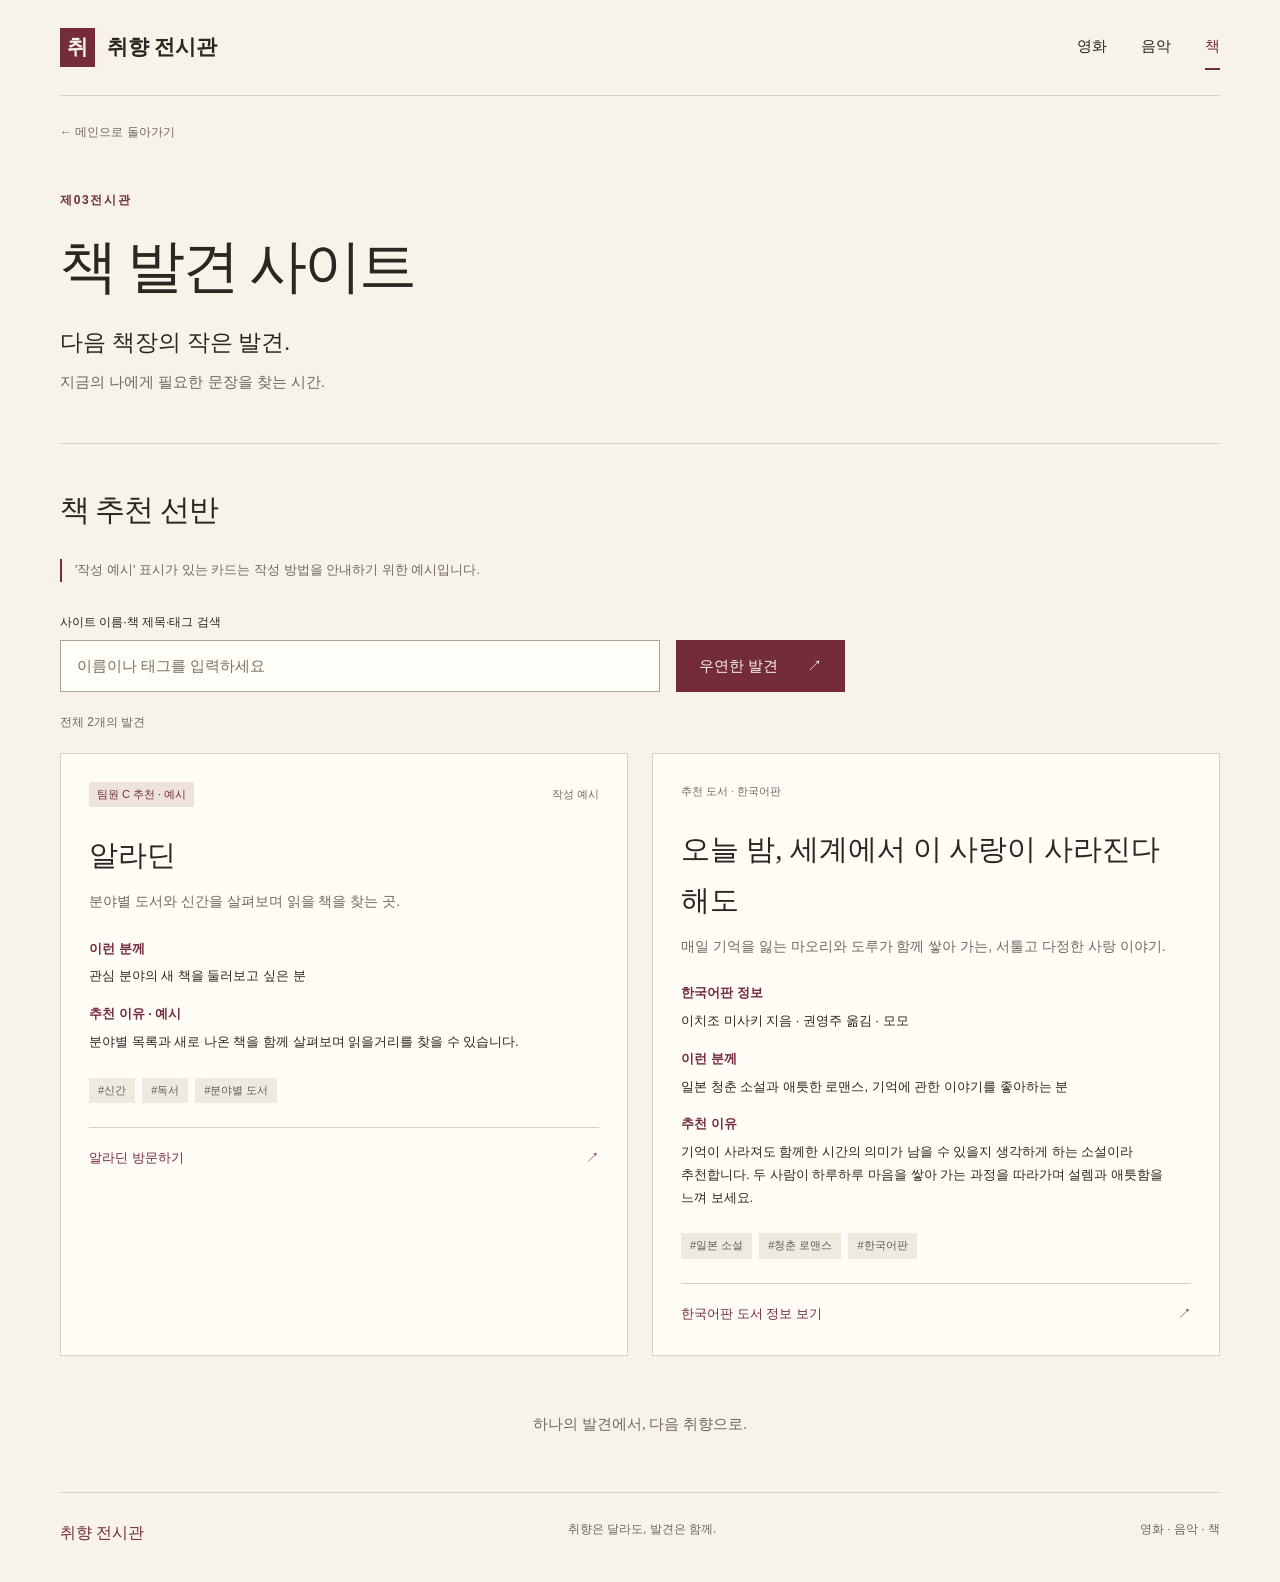
==== commit c7703c42: "Merge branch 'main' into yong" ====
--- a/books.html
+++ b/books.html
@@ -3,7 +3,7 @@
 <head>
   <meta charset="UTF-8">
   <meta name="viewport" content="width=device-width, initial-scale=1">
-  <meta name="description" content="책 발견 사이트와 추천 도서를 만나보세요. 지금의 나에게 필요한 문장을 찾는 취향 전시관입니다.">
+  <meta name="description" content="세 사람의 취향에서, 당신의 다음 취향을 발견하세요. 영화·음악·책 발견 사이트를 모으는 취향 전시관입니다.">
   <title>책 전시관 | 취향 전시관</title>
   <link rel="icon" href="favicon.svg" type="image/svg+xml">
   <link rel="stylesheet" href="css/style.css">
@@ -11,188 +11,55 @@
 </head>
 <body>
   <a class="skip-link" href="#main">본문으로 바로 가기</a>
-
   <header class="site-header wrap">
-    <a class="brand" href="index.html">
-      <span class="brand-mark" aria-hidden="true">취</span>
-      취향 전시관
-    </a>
-
-    <nav aria-label="전시관">
-      <a href="movies.html">영화</a>
-      <a href="music.html">음악</a>
-      <a href="books.html" aria-current="page">책</a>
-    </nav>
+    <a class="brand" href="index.html"><span class="brand-mark" aria-hidden="true">취</span>취향 전시관</a>
+    <nav aria-label="전시관"><a href="movies.html">영화</a><a href="music.html">음악</a><a href="books.html" aria-current="page">책</a></nav>
   </header>
-
   <main id="main" class="wrap">
     <a class="back-link" href="index.html">← 메인으로 돌아가기</a>
-
-    <section class="category-hero">
-      <p class="eyebrow">제03전시관 · 팀원 C</p>
-      <h1>책 발견 사이트와 추천 도서</h1>
-      <p class="category-lead">다음 책장의 작은 발견.</p>
-      <p>지금의 나에게 필요한 문장을 찾는 시간.</p>
-    </section>
-
+    <section class="category-hero"><p class="eyebrow">제03전시관</p><h1>책 발견 사이트</h1><p class="category-lead">다음 책장의 작은 발견.</p><p>지금의 나에게 필요한 문장을 찾는 시간.</p></section>
     <section class="collection section" aria-labelledby="collection-title">
-      <div class="section-heading">
-        <h2 id="collection-title">책 추천 선반</h2>
-        <span class="member-badge">팀원 C의 전시관</span>
+      <div class="section-heading"><h2 id="collection-title">책 추천 선반</h2></div>
+      <p class="example-note">'작성 예시' 표시가 있는 카드는 작성 방법을 안내하기 위한 예시입니다.</p>
+      <div class="collection-tools" hidden><div class="search-field"><label for="site-search">사이트 이름·책 제목·태그 검색</label><input id="site-search" type="search" placeholder="이름이나 태그를 입력하세요" autocomplete="off"></div><button class="random-button" type="button">우연한 발견 <span aria-hidden="true">↗</span></button></div>
+      <p class="result-count" role="status" aria-live="polite" aria-atomic="true"></p>
+      <noscript><p>검색과 무작위 추천을 이용하려면 자바스크립트를 켜 주세요. 사이트 카드는 아래에서 모두 볼 수 있습니다.</p></noscript>
+      <div class="card-grid" id="site-list">
+      <!-- 카드 추가: 아래 article 시작부터 /article 끝까지 복사해 이 목록 안에 붙여 넣으세요.
+      사이트 이름(.site-name), 소개, 대상, 이유, 태그 2~3개(.tags), 팀원 배지, 공식 주소를 수정하세요.
+      검색은 화면의 .site-name과 .tags를 읽습니다. 클래스 이름을 유지하세요.
+      실제 의견으로 작성한 카드에서는 '· 예시'와 '작성 예시' 표시를 제거하세요.
+      외부 링크의 target="_blank" rel="noopener noreferrer" 및 새 탭 안내를 유지하세요.
+      팀원 C: 최종적으로 서로 다른 사이트를 4개 이상 소개하세요.
+      예시 카드 1개는 직접 확인하고 자신의 의견으로 수정하거나 교체하세요. -->
+      <article class="site-card" tabindex="-1">
+        <div class="card-top"><span class="member-badge">팀원 C 추천 · 예시</span><span class="sample-label">작성 예시</span></div>
+        <h3 class="site-name">알라딘</h3>
+        <p class="card-intro">분야별 도서와 신간을 살펴보며 읽을 책을 찾는 곳.</p>
+        <dl><dt>이런 분께</dt><dd>관심 분야의 새 책을 둘러보고 싶은 분</dd><dt>추천 이유 · 예시</dt><dd>분야별 목록과 새로 나온 책을 함께 살펴보며 읽을거리를 찾을 수 있습니다.</dd></dl>
+        <ul class="tags" aria-label="태그"><li>신간</li><li>독서</li><li>분야별 도서</li></ul>
+        <a class="site-link" href="https://www.aladin.co.kr/" target="_blank" rel="noopener noreferrer">알라딘 방문하기 <span aria-hidden="true">↗</span><span class="sr-only"> (새 탭)</span></a>
+      </article>
+      <article class="site-card" tabindex="-1">
+        <div class="card-top"><span class="sample-label">추천 도서 · 한국어판</span></div>
+        <h3 class="site-name">오늘 밤, 세계에서 이 사랑이 사라진다 해도</h3>
+        <p class="card-intro">매일 기억을 잃는 마오리와 도루가 함께 쌓아 가는, 서툴고 다정한 사랑 이야기.</p>
+        <dl>
+          <dt>한국어판 정보</dt>
+          <dd>이치조 미사키 지음 · 권영주 옮김 · 모모</dd>
+          <dt>이런 분께</dt>
+          <dd>일본 청춘 소설과 애틋한 로맨스, 기억에 관한 이야기를 좋아하는 분</dd>
+          <dt>추천 이유</dt>
+          <dd>기억이 사라져도 함께한 시간의 의미가 남을 수 있을지 생각하게 하는 소설이라 추천합니다. 두 사람이 하루하루 마음을 쌓아 가는 과정을 따라가며 설렘과 애틋함을 느껴 보세요.</dd>
+        </dl>
+        <ul class="tags" aria-label="태그"><li>일본 소설</li><li>청춘 로맨스</li><li>한국어판</li></ul>
+        <a class="site-link" href="https://www.yes24.com/Product/Goods/102360203" target="_blank" rel="noopener noreferrer">한국어판 도서 정보 보기 <span aria-hidden="true">↗</span><span class="sr-only"> (새 탭)</span></a>
+      </article>
       </div>
-
-      <p class="example-note">
-        알라딘 카드는 작성 방법을 보여 주는 예시입니다.
-        추천 도서 소개 문구는 취향에 맞게 수정해 주세요.
-      </p>
-
-      <div class="collection-tools" hidden>
-        <div class="search-field">
-          <label for="site-search">사이트·책 이름·태그 검색</label>
-          <input
-            id="site-search"
-            type="search"
-            placeholder="이름이나 태그를 입력하세요"
-            autocomplete="off"
-          >
-        </div>
-
-        <button class="random-button" type="button">
-          우연한 발견 <span aria-hidden="true">↗</span>
-        </button>
-      </div>
-
-      <p
-        class="result-count"
-        role="status"
-        aria-live="polite"
-        aria-atomic="true"
-      ></p>
-
-      <noscript>
-        <p>
-          검색과 무작위 추천을 이용하려면 자바스크립트를 켜 주세요.
-          카드는 아래에서 모두 볼 수 있습니다.
-        </p>
-      </noscript>
-
-      <div class="card-grid" id="site-list">
-        <!--
-          카드 추가: article 시작부터 /article 끝까지 복사해 붙여 넣으세요.
-          검색은 화면의 .site-name과 .tags를 읽습니다.
-          클래스 이름을 유지하세요.
-          외부 링크의 target="_blank", rel="noopener noreferrer",
-          새 탭 안내를 유지하세요.
-
-          팀원 C: 최종적으로 서로 다른 사이트를 4개 이상 소개하세요.
-          추천 도서 카드는 사이트 소개 개수에 포함되지 않는 추가 콘텐츠입니다.
-        -->
-
-        <!-- 알라딘 사이트 소개 -->
-        <article class="site-card" tabindex="-1">
-          <div class="card-top">
-            <span class="member-badge">팀원 C 추천 · 예시</span>
-            <span class="sample-label">작성 예시</span>
-          </div>
-
-          <h3 class="site-name">알라딘</h3>
-
-          <p class="card-intro">
-            분야별 도서와 신간을 살펴보며 읽을 책을 찾는 곳.
-          </p>
-
-          <dl>
-            <dt>이런 분께</dt>
-            <dd>관심 분야의 새 책을 둘러보고 싶은 분</dd>
-
-            <dt>추천 이유 · 예시</dt>
-            <dd>
-              분야별 목록과 새로 나온 책을 함께 살펴보며
-              읽을거리를 찾을 수 있습니다.
-            </dd>
-          </dl>
-
-          <ul class="tags" aria-label="태그">
-            <li>신간</li>
-            <li>독서</li>
-            <li>분야별 도서</li>
-          </ul>
-
-          <a
-            class="site-link"
-            href="https://www.aladin.co.kr/"
-            target="_blank"
-            rel="noopener noreferrer"
-          >
-            알라딘 방문하기
-            <span aria-hidden="true">↗</span>
-            <span class="sr-only"> (새 탭)</span>
-          </a>
-        </article>
-
-        <!-- 혼자 있는 시간의 힘 추천 도서 -->
-        <article class="site-card" tabindex="-1">
-          <div class="card-top">
-            <span class="member-badge">팀원 C 추천</span>
-            <span class="sample-label">추천 도서</span>
-          </div>
-
-          <h3 class="site-name">혼자 있는 시간의 힘 · 사이토 다카시</h3>
-
-          <p class="card-intro">
-            혼자 보내는 시간을 나를 알아가는 시간으로.
-          </p>
-
-          <dl>
-            <dt>이런 분께</dt>
-            <dd>
-              혼자 있는 시간이 어색하거나,
-              다른 사람의 시선에서 벗어나 자신에게 집중하고 싶은 분
-            </dd>
-
-            <dt>추천 이유</dt>
-            <dd>
-              혼자 있는 시간을 어떻게 보내고 있는지 돌아보게 합니다.
-              바쁜 일상과 인간관계에서 잠시 쉬어 가며,
-              자신의 생각과 앞으로의 방향을 정리하고 싶을 때 추천합니다.
-            </dd>
-          </dl>
-
-          <ul class="tags" aria-label="태그">
-            <li>자기계발</li>
-            <li>혼자 있는 시간</li>
-            <li>자기성찰</li>
-          </ul>
-
-          <a
-            class="site-link"
-            href="https://www.aladin.co.kr/search/wsearchresult.aspx?SearchTarget=Book&amp;SearchWord=혼자%20있는%20시간의%20힘"
-            target="_blank"
-            rel="noopener noreferrer"
-          >
-            알라딘에서 혼자 있는 시간의 힘 찾기
-            <span aria-hidden="true">↗</span>
-            <span class="sr-only"> (새 탭)</span>
-          </a>
-        </article>
-      </div>
-
-      <div class="empty-state" hidden>
-        <h3>아직 발견하지 못했어요.</h3>
-        <p>다른 사이트·책 이름이나 태그로 검색해 보세요.</p>
-        <button type="button" class="reset-search">
-          검색 지우고 전체 보기
-        </button>
-      </div>
-
+      <div class="empty-state" hidden><h3>아직 발견하지 못했어요.</h3><p>다른 사이트 이름이나 태그로 검색해 보세요.</p><button type="button" class="reset-search">검색 지우고 전체 보기</button></div>
       <p class="collection-end">하나의 발견에서, 다음 취향으로.</p>
     </section>
   </main>
-
-  <footer class="site-footer wrap">
-    <a href="index.html">취향 전시관</a>
-    <p>취향은 달라도, 발견은 함께.</p>
-    <span>영화 · 음악 · 책</span>
-  </footer>
+  <footer class="site-footer wrap"><a href="index.html">취향 전시관</a><p>취향은 달라도, 발견은 함께.</p><span>영화 · 음악 · 책</span></footer>
 </body>
-</html>+</html>
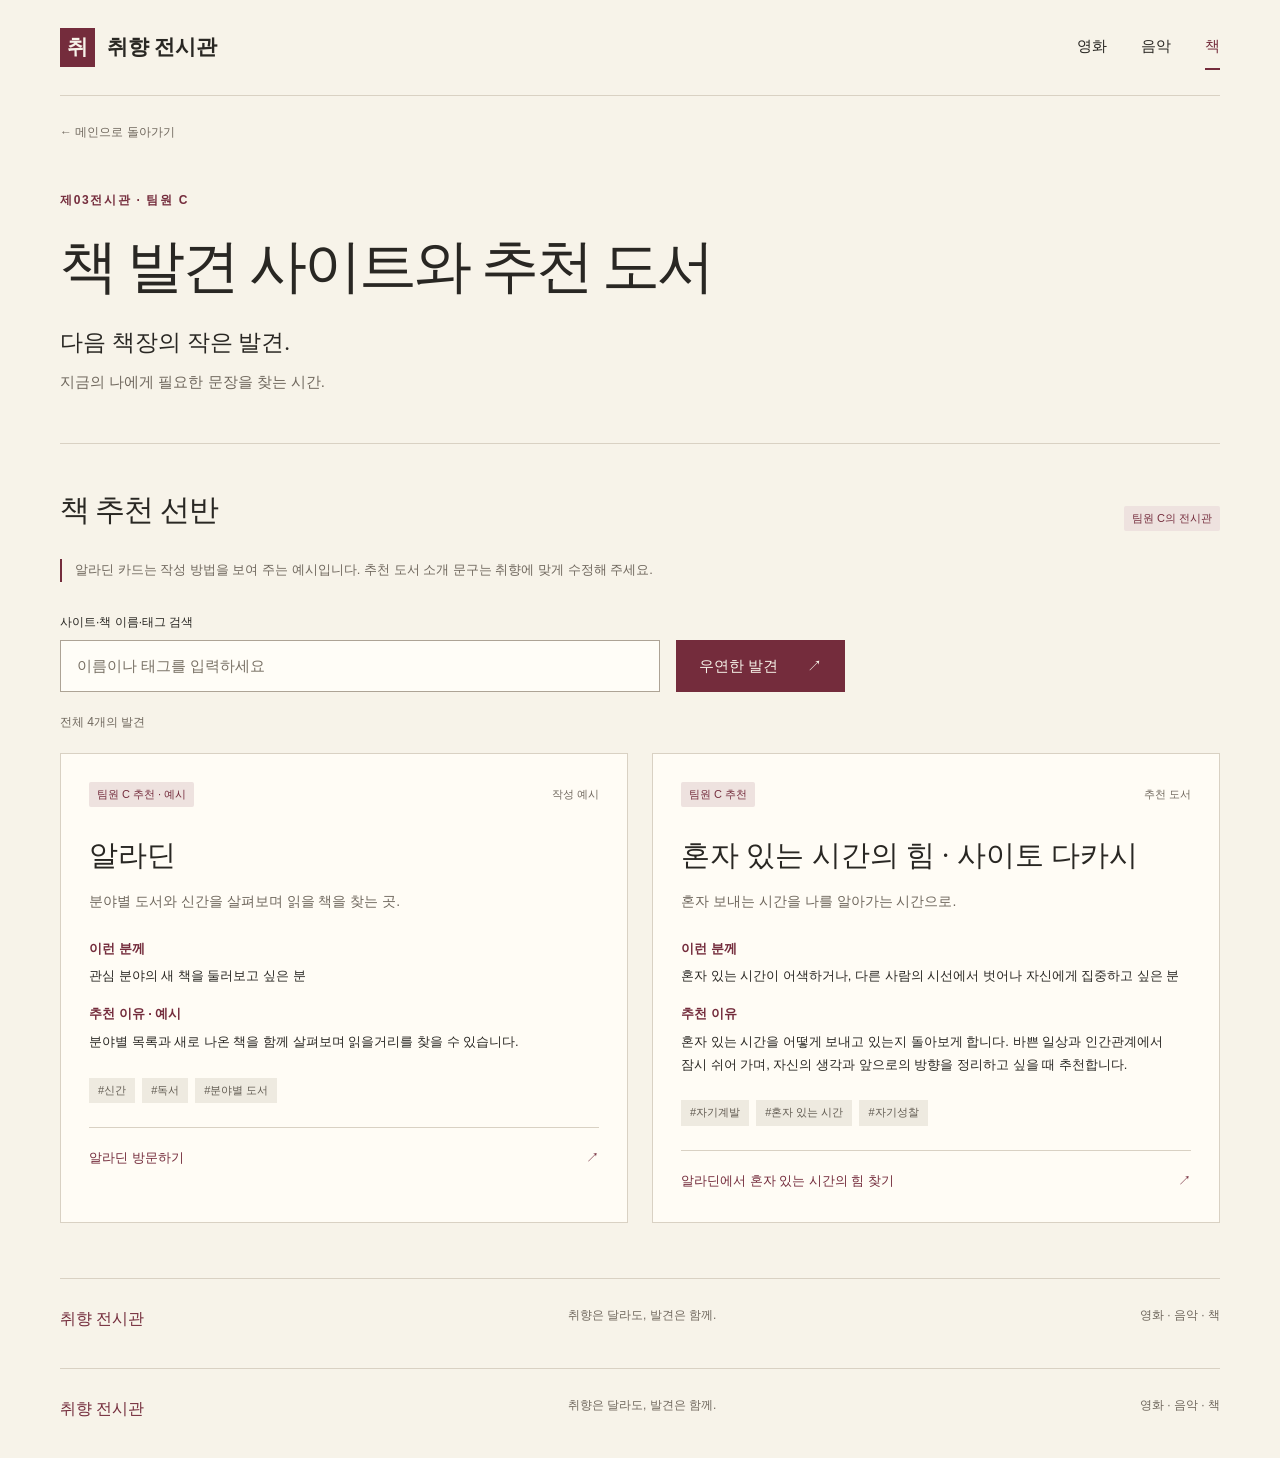
==== commit 852da2c1: "Merge branch 'main' into phm" ====
--- a/books.html
+++ b/books.html
@@ -3,7 +3,7 @@
 <head>
   <meta charset="UTF-8">
   <meta name="viewport" content="width=device-width, initial-scale=1">
-  <meta name="description" content="세 사람의 취향에서, 당신의 다음 취향을 발견하세요. 영화·음악·책 발견 사이트를 모으는 취향 전시관입니다.">
+  <meta name="description" content="책 발견 사이트와 추천 도서를 만나보세요. 지금의 나에게 필요한 문장을 찾는 취향 전시관입니다.">
   <title>책 전시관 | 취향 전시관</title>
   <link rel="icon" href="favicon.svg" type="image/svg+xml">
   <link rel="stylesheet" href="css/style.css">
@@ -11,12 +11,178 @@
 </head>
 <body>
   <a class="skip-link" href="#main">본문으로 바로 가기</a>
+
   <header class="site-header wrap">
-    <a class="brand" href="index.html"><span class="brand-mark" aria-hidden="true">취</span>취향 전시관</a>
-    <nav aria-label="전시관"><a href="movies.html">영화</a><a href="music.html">음악</a><a href="books.html" aria-current="page">책</a></nav>
+    <a class="brand" href="index.html">
+      <span class="brand-mark" aria-hidden="true">취</span>
+      취향 전시관
+    </a>
+
+    <nav aria-label="전시관">
+      <a href="movies.html">영화</a>
+      <a href="music.html">음악</a>
+      <a href="books.html" aria-current="page">책</a>
+    </nav>
   </header>
+
   <main id="main" class="wrap">
     <a class="back-link" href="index.html">← 메인으로 돌아가기</a>
+
+    <section class="category-hero">
+      <p class="eyebrow">제03전시관 · 팀원 C</p>
+      <h1>책 발견 사이트와 추천 도서</h1>
+      <p class="category-lead">다음 책장의 작은 발견.</p>
+      <p>지금의 나에게 필요한 문장을 찾는 시간.</p>
+    </section>
+
+    <section class="collection section" aria-labelledby="collection-title">
+      <div class="section-heading">
+        <h2 id="collection-title">책 추천 선반</h2>
+        <span class="member-badge">팀원 C의 전시관</span>
+      </div>
+
+      <p class="example-note">
+        알라딘 카드는 작성 방법을 보여 주는 예시입니다.
+        추천 도서 소개 문구는 취향에 맞게 수정해 주세요.
+      </p>
+
+      <div class="collection-tools" hidden>
+        <div class="search-field">
+          <label for="site-search">사이트·책 이름·태그 검색</label>
+          <input
+            id="site-search"
+            type="search"
+            placeholder="이름이나 태그를 입력하세요"
+            autocomplete="off"
+          >
+        </div>
+
+        <button class="random-button" type="button">
+          우연한 발견 <span aria-hidden="true">↗</span>
+        </button>
+      </div>
+
+      <p
+        class="result-count"
+        role="status"
+        aria-live="polite"
+        aria-atomic="true"
+      ></p>
+
+      <noscript>
+        <p>
+          검색과 무작위 추천을 이용하려면 자바스크립트를 켜 주세요.
+          카드는 아래에서 모두 볼 수 있습니다.
+        </p>
+      </noscript>
+
+      <div class="card-grid" id="site-list">
+        <!--
+          카드 추가: article 시작부터 /article 끝까지 복사해 붙여 넣으세요.
+          검색은 화면의 .site-name과 .tags를 읽습니다.
+          클래스 이름을 유지하세요.
+          외부 링크의 target="_blank", rel="noopener noreferrer",
+          새 탭 안내를 유지하세요.
+
+          팀원 C: 최종적으로 서로 다른 사이트를 4개 이상 소개하세요.
+          추천 도서 카드는 사이트 소개 개수에 포함되지 않는 추가 콘텐츠입니다.
+        -->
+
+        <!-- 알라딘 사이트 소개 -->
+        <article class="site-card" tabindex="-1">
+          <div class="card-top">
+            <span class="member-badge">팀원 C 추천 · 예시</span>
+            <span class="sample-label">작성 예시</span>
+          </div>
+
+          <h3 class="site-name">알라딘</h3>
+
+          <p class="card-intro">
+            분야별 도서와 신간을 살펴보며 읽을 책을 찾는 곳.
+          </p>
+
+          <dl>
+            <dt>이런 분께</dt>
+            <dd>관심 분야의 새 책을 둘러보고 싶은 분</dd>
+
+            <dt>추천 이유 · 예시</dt>
+            <dd>
+              분야별 목록과 새로 나온 책을 함께 살펴보며
+              읽을거리를 찾을 수 있습니다.
+            </dd>
+          </dl>
+
+          <ul class="tags" aria-label="태그">
+            <li>신간</li>
+            <li>독서</li>
+            <li>분야별 도서</li>
+          </ul>
+
+          <a
+            class="site-link"
+            href="https://www.aladin.co.kr/"
+            target="_blank"
+            rel="noopener noreferrer"
+          >
+            알라딘 방문하기
+            <span aria-hidden="true">↗</span>
+            <span class="sr-only"> (새 탭)</span>
+          </a>
+        </article>
+
+        <!-- 혼자 있는 시간의 힘 추천 도서 -->
+        <article class="site-card" tabindex="-1">
+          <div class="card-top">
+            <span class="member-badge">팀원 C 추천</span>
+            <span class="sample-label">추천 도서</span>
+          </div>
+
+          <h3 class="site-name">혼자 있는 시간의 힘 · 사이토 다카시</h3>
+
+          <p class="card-intro">
+            혼자 보내는 시간을 나를 알아가는 시간으로.
+          </p>
+
+          <dl>
+            <dt>이런 분께</dt>
+            <dd>
+              혼자 있는 시간이 어색하거나,
+              다른 사람의 시선에서 벗어나 자신에게 집중하고 싶은 분
+            </dd>
+
+            <dt>추천 이유</dt>
+            <dd>
+              혼자 있는 시간을 어떻게 보내고 있는지 돌아보게 합니다.
+              바쁜 일상과 인간관계에서 잠시 쉬어 가며,
+              자신의 생각과 앞으로의 방향을 정리하고 싶을 때 추천합니다.
+            </dd>
+          </dl>
+
+          <ul class="tags" aria-label="태그">
+            <li>자기계발</li>
+            <li>혼자 있는 시간</li>
+            <li>자기성찰</li>
+          </ul>
+
+          <a
+            class="site-link"
+            href="https://www.aladin.co.kr/search/wsearchresult.aspx?SearchTarget=Book&amp;SearchWord=혼자%20있는%20시간의%20힘"
+            target="_blank"
+            rel="noopener noreferrer"
+          >
+            알라딘에서 혼자 있는 시간의 힘 찾기
+            <span aria-hidden="true">↗</span>
+            <span class="sr-only"> (새 탭)</span>
+          </a>
+        </article>
+      </div>
+
+      <div class="empty-state" hidden>
+        <h3>아직 발견하지 못했어요.</h3>
+        <p>다른 사이트·책 이름이나 태그로 검색해 보세요.</p>
+        <button type="button" class="reset-search">
+          검색 지우고 전체 보기
+        </button>
     <section class="category-hero"><p class="eyebrow">제03전시관</p><h1>책 발견 사이트</h1><p class="category-lead">다음 책장의 작은 발견.</p><p>지금의 나에게 필요한 문장을 찾는 시간.</p></section>
     <section class="collection section" aria-labelledby="collection-title">
       <div class="section-heading"><h2 id="collection-title">책 추천 선반</h2></div>
@@ -56,10 +222,18 @@
         <a class="site-link" href="https://www.yes24.com/Product/Goods/102360203" target="_blank" rel="noopener noreferrer">한국어판 도서 정보 보기 <span aria-hidden="true">↗</span><span class="sr-only"> (새 탭)</span></a>
       </article>
       </div>
-      <div class="empty-state" hidden><h3>아직 발견하지 못했어요.</h3><p>다른 사이트 이름이나 태그로 검색해 보세요.</p><button type="button" class="reset-search">검색 지우고 전체 보기</button></div>
+
       <p class="collection-end">하나의 발견에서, 다음 취향으로.</p>
     </section>
   </main>
+
+  <footer class="site-footer wrap">
+    <a href="index.html">취향 전시관</a>
+    <p>취향은 달라도, 발견은 함께.</p>
+    <span>영화 · 음악 · 책</span>
+  </footer>
+</body>
+</html>
   <footer class="site-footer wrap"><a href="index.html">취향 전시관</a><p>취향은 달라도, 발견은 함께.</p><span>영화 · 음악 · 책</span></footer>
 </body>
 </html>
--- a/css/style.css
+++ b/css/style.css
@@ -66,11 +66,6 @@
 .gallery-books .mini-art i { width: 34px; height: 79px; background: #8c514a; border: 1px solid #724139; box-shadow: inset 4px 0 #b77b6d; }
 .gallery-books .mini-art i:nth-child(2) { background: #bea28a; height: 88px; transform: rotate(-8deg); }
 .gallery-books .mini-art i:last-child { background: #d2c0a9; transform: rotate(10deg); }
-.team-grid { display: grid; grid-template-columns: repeat(3, 1fr); gap: 22px; }
-.team-card { display: flex; align-items: start; gap: 16px; }
-.member-letter { font-family: Georgia, serif; font-size: 30px; color: var(--wine); border-bottom: 1px solid var(--wine); line-height: 1.2; }
-.team-card h3 { font-size: 15px; margin: 0; }
-.team-card p { font-size: 12px; color: var(--muted); margin: 4px 0 12px; }
 .member-badge { display: inline-block; font-size: 11px; background: #eee2df; color: var(--wine); border-radius: 2px; padding: 3px 8px; }
 .shared-empty { border: 1px dashed #c6bbaa; padding: 35px; text-align: center; font-family: var(--serif); font-size: 20px; margin: 0; }
 .shared-empty span { font-family: "Malgun Gothic", sans-serif; font-size: 13px; color: var(--muted); }
@@ -117,8 +112,7 @@
   .hero { gap: 40px; padding-right: 12px; }
   .exhibit-art { padding-inline: 22px; }
   .arch { height: 260px; }
-  .gallery-grid, .team-grid { grid-template-columns: repeat(2, 1fr); }
-  .team-grid { row-gap: 30px; }
+  .gallery-grid { grid-template-columns: repeat(2, 1fr); }
 }
 @media (max-width: 600px) {
   .wrap { width: calc(100% - 36px); }
@@ -135,15 +129,12 @@
   .section { padding: 32px 0 38px; }
   .section-heading { align-items: start; flex-direction: column; gap: 12px; margin-bottom: 22px; }
   h2 { font-size: 25px; }
-  .gallery-grid, .team-grid { grid-template-columns: 1fr; }
+  .gallery-grid { grid-template-columns: 1fr; }
   .gallery-grid { gap: 12px; }
   .gallery-card { padding: 15px; }
   .gallery-card h3 { font-size: 25px; }
   .gallery-card p { min-height: 70px; font-size: 12px; }
   .gallery-top { font-size: 10px; }
-  .team-grid { gap: 24px 12px; }
-  .team-card { gap: 10px; }
-  .member-letter { font-size: 25px; }
   .site-footer { flex-wrap: wrap; }
   .site-footer span { width: 100%; }
   .category-hero { padding: 35px 0; }
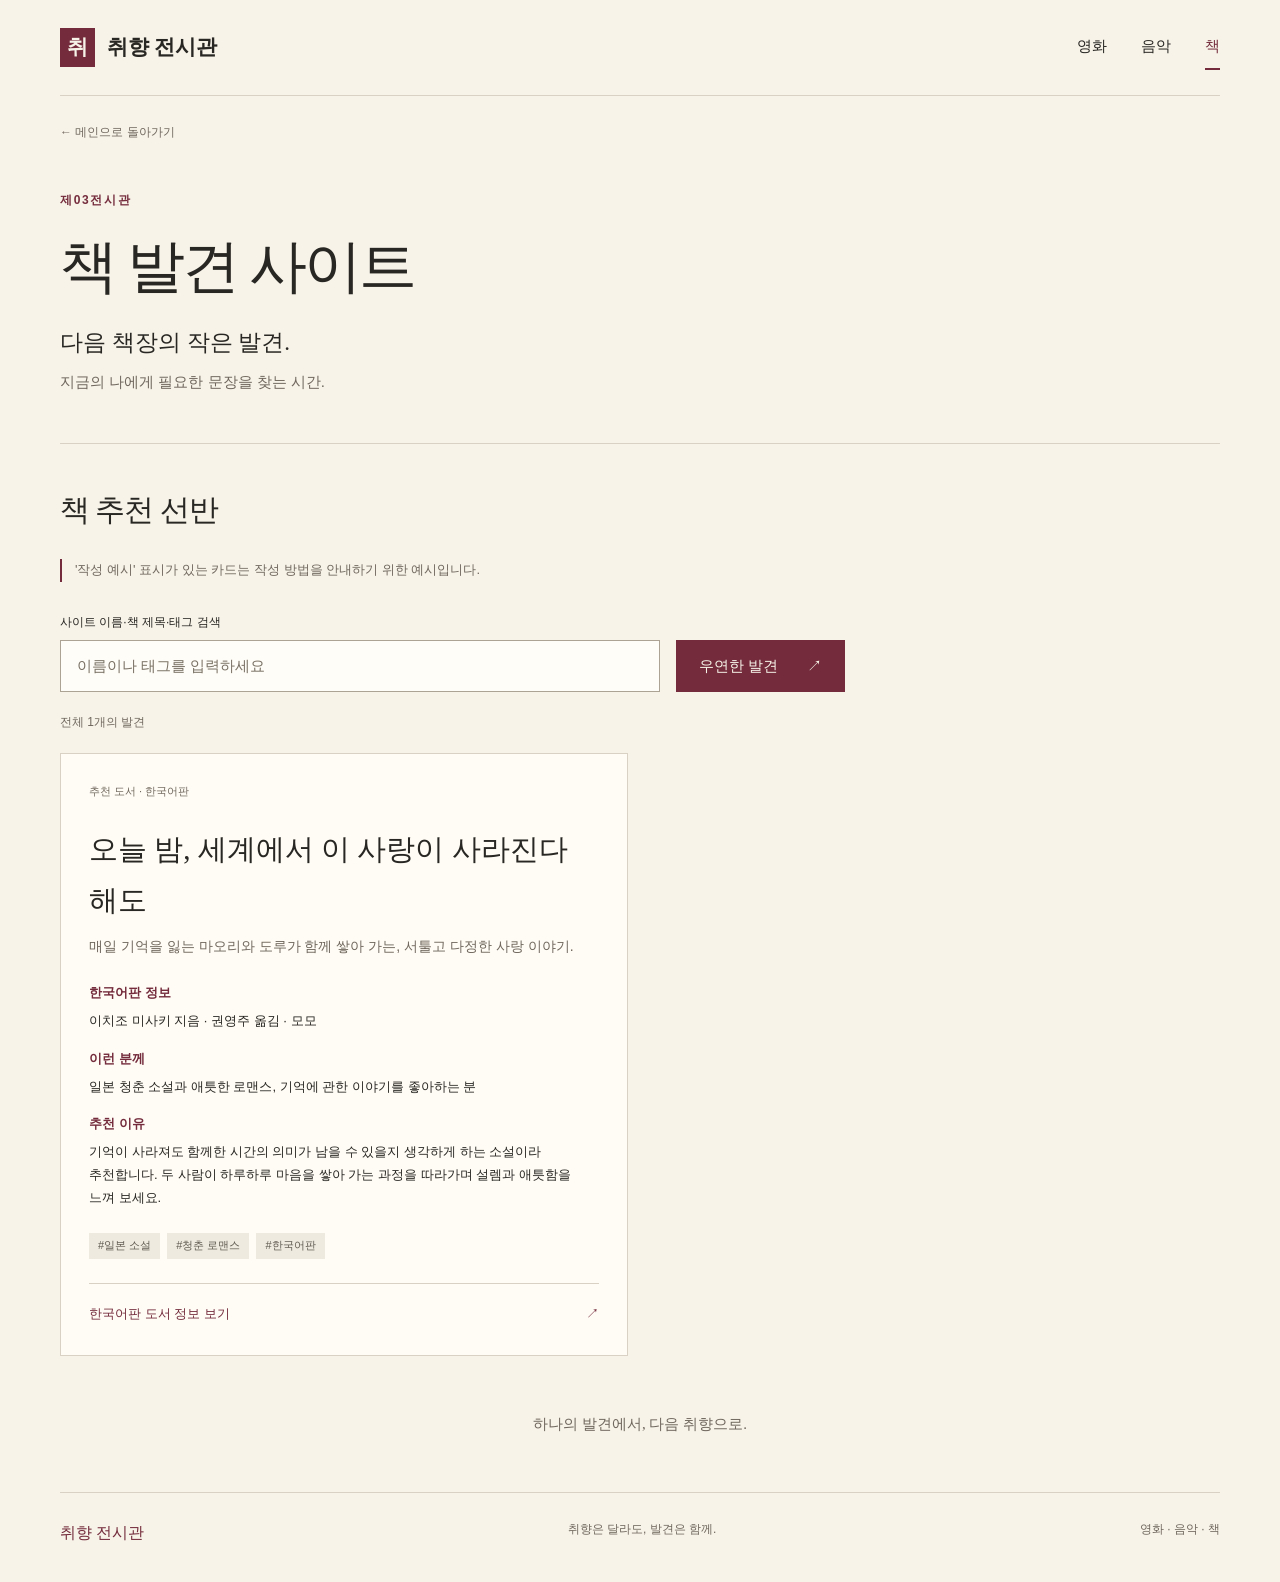
==== commit e6f751aa: "예시 제거" ====
--- a/books.html
+++ b/books.html
@@ -3,7 +3,7 @@
 <head>
   <meta charset="UTF-8">
   <meta name="viewport" content="width=device-width, initial-scale=1">
-  <meta name="description" content="책 발견 사이트와 추천 도서를 만나보세요. 지금의 나에게 필요한 문장을 찾는 취향 전시관입니다.">
+  <meta name="description" content="세 사람의 취향에서, 당신의 다음 취향을 발견하세요. 영화·음악·책 발견 사이트를 모으는 취향 전시관입니다.">
   <title>책 전시관 | 취향 전시관</title>
   <link rel="icon" href="favicon.svg" type="image/svg+xml">
   <link rel="stylesheet" href="css/style.css">
@@ -11,178 +11,12 @@
 </head>
 <body>
   <a class="skip-link" href="#main">본문으로 바로 가기</a>
-
   <header class="site-header wrap">
-    <a class="brand" href="index.html">
-      <span class="brand-mark" aria-hidden="true">취</span>
-      취향 전시관
-    </a>
-
-    <nav aria-label="전시관">
-      <a href="movies.html">영화</a>
-      <a href="music.html">음악</a>
-      <a href="books.html" aria-current="page">책</a>
-    </nav>
+    <a class="brand" href="index.html"><span class="brand-mark" aria-hidden="true">취</span>취향 전시관</a>
+    <nav aria-label="전시관"><a href="movies.html">영화</a><a href="music.html">음악</a><a href="books.html" aria-current="page">책</a></nav>
   </header>
-
   <main id="main" class="wrap">
     <a class="back-link" href="index.html">← 메인으로 돌아가기</a>
-
-    <section class="category-hero">
-      <p class="eyebrow">제03전시관 · 팀원 C</p>
-      <h1>책 발견 사이트와 추천 도서</h1>
-      <p class="category-lead">다음 책장의 작은 발견.</p>
-      <p>지금의 나에게 필요한 문장을 찾는 시간.</p>
-    </section>
-
-    <section class="collection section" aria-labelledby="collection-title">
-      <div class="section-heading">
-        <h2 id="collection-title">책 추천 선반</h2>
-        <span class="member-badge">팀원 C의 전시관</span>
-      </div>
-
-      <p class="example-note">
-        알라딘 카드는 작성 방법을 보여 주는 예시입니다.
-        추천 도서 소개 문구는 취향에 맞게 수정해 주세요.
-      </p>
-
-      <div class="collection-tools" hidden>
-        <div class="search-field">
-          <label for="site-search">사이트·책 이름·태그 검색</label>
-          <input
-            id="site-search"
-            type="search"
-            placeholder="이름이나 태그를 입력하세요"
-            autocomplete="off"
-          >
-        </div>
-
-        <button class="random-button" type="button">
-          우연한 발견 <span aria-hidden="true">↗</span>
-        </button>
-      </div>
-
-      <p
-        class="result-count"
-        role="status"
-        aria-live="polite"
-        aria-atomic="true"
-      ></p>
-
-      <noscript>
-        <p>
-          검색과 무작위 추천을 이용하려면 자바스크립트를 켜 주세요.
-          카드는 아래에서 모두 볼 수 있습니다.
-        </p>
-      </noscript>
-
-      <div class="card-grid" id="site-list">
-        <!--
-          카드 추가: article 시작부터 /article 끝까지 복사해 붙여 넣으세요.
-          검색은 화면의 .site-name과 .tags를 읽습니다.
-          클래스 이름을 유지하세요.
-          외부 링크의 target="_blank", rel="noopener noreferrer",
-          새 탭 안내를 유지하세요.
-
-          팀원 C: 최종적으로 서로 다른 사이트를 4개 이상 소개하세요.
-          추천 도서 카드는 사이트 소개 개수에 포함되지 않는 추가 콘텐츠입니다.
-        -->
-
-        <!-- 알라딘 사이트 소개 -->
-        <article class="site-card" tabindex="-1">
-          <div class="card-top">
-            <span class="member-badge">팀원 C 추천 · 예시</span>
-            <span class="sample-label">작성 예시</span>
-          </div>
-
-          <h3 class="site-name">알라딘</h3>
-
-          <p class="card-intro">
-            분야별 도서와 신간을 살펴보며 읽을 책을 찾는 곳.
-          </p>
-
-          <dl>
-            <dt>이런 분께</dt>
-            <dd>관심 분야의 새 책을 둘러보고 싶은 분</dd>
-
-            <dt>추천 이유 · 예시</dt>
-            <dd>
-              분야별 목록과 새로 나온 책을 함께 살펴보며
-              읽을거리를 찾을 수 있습니다.
-            </dd>
-          </dl>
-
-          <ul class="tags" aria-label="태그">
-            <li>신간</li>
-            <li>독서</li>
-            <li>분야별 도서</li>
-          </ul>
-
-          <a
-            class="site-link"
-            href="https://www.aladin.co.kr/"
-            target="_blank"
-            rel="noopener noreferrer"
-          >
-            알라딘 방문하기
-            <span aria-hidden="true">↗</span>
-            <span class="sr-only"> (새 탭)</span>
-          </a>
-        </article>
-
-        <!-- 혼자 있는 시간의 힘 추천 도서 -->
-        <article class="site-card" tabindex="-1">
-          <div class="card-top">
-            <span class="member-badge">팀원 C 추천</span>
-            <span class="sample-label">추천 도서</span>
-          </div>
-
-          <h3 class="site-name">혼자 있는 시간의 힘 · 사이토 다카시</h3>
-
-          <p class="card-intro">
-            혼자 보내는 시간을 나를 알아가는 시간으로.
-          </p>
-
-          <dl>
-            <dt>이런 분께</dt>
-            <dd>
-              혼자 있는 시간이 어색하거나,
-              다른 사람의 시선에서 벗어나 자신에게 집중하고 싶은 분
-            </dd>
-
-            <dt>추천 이유</dt>
-            <dd>
-              혼자 있는 시간을 어떻게 보내고 있는지 돌아보게 합니다.
-              바쁜 일상과 인간관계에서 잠시 쉬어 가며,
-              자신의 생각과 앞으로의 방향을 정리하고 싶을 때 추천합니다.
-            </dd>
-          </dl>
-
-          <ul class="tags" aria-label="태그">
-            <li>자기계발</li>
-            <li>혼자 있는 시간</li>
-            <li>자기성찰</li>
-          </ul>
-
-          <a
-            class="site-link"
-            href="https://www.aladin.co.kr/search/wsearchresult.aspx?SearchTarget=Book&amp;SearchWord=혼자%20있는%20시간의%20힘"
-            target="_blank"
-            rel="noopener noreferrer"
-          >
-            알라딘에서 혼자 있는 시간의 힘 찾기
-            <span aria-hidden="true">↗</span>
-            <span class="sr-only"> (새 탭)</span>
-          </a>
-        </article>
-      </div>
-
-      <div class="empty-state" hidden>
-        <h3>아직 발견하지 못했어요.</h3>
-        <p>다른 사이트·책 이름이나 태그로 검색해 보세요.</p>
-        <button type="button" class="reset-search">
-          검색 지우고 전체 보기
-        </button>
     <section class="category-hero"><p class="eyebrow">제03전시관</p><h1>책 발견 사이트</h1><p class="category-lead">다음 책장의 작은 발견.</p><p>지금의 나에게 필요한 문장을 찾는 시간.</p></section>
     <section class="collection section" aria-labelledby="collection-title">
       <div class="section-heading"><h2 id="collection-title">책 추천 선반</h2></div>
@@ -199,14 +33,6 @@
       팀원 C: 최종적으로 서로 다른 사이트를 4개 이상 소개하세요.
       예시 카드 1개는 직접 확인하고 자신의 의견으로 수정하거나 교체하세요. -->
       <article class="site-card" tabindex="-1">
-        <div class="card-top"><span class="member-badge">팀원 C 추천 · 예시</span><span class="sample-label">작성 예시</span></div>
-        <h3 class="site-name">알라딘</h3>
-        <p class="card-intro">분야별 도서와 신간을 살펴보며 읽을 책을 찾는 곳.</p>
-        <dl><dt>이런 분께</dt><dd>관심 분야의 새 책을 둘러보고 싶은 분</dd><dt>추천 이유 · 예시</dt><dd>분야별 목록과 새로 나온 책을 함께 살펴보며 읽을거리를 찾을 수 있습니다.</dd></dl>
-        <ul class="tags" aria-label="태그"><li>신간</li><li>독서</li><li>분야별 도서</li></ul>
-        <a class="site-link" href="https://www.aladin.co.kr/" target="_blank" rel="noopener noreferrer">알라딘 방문하기 <span aria-hidden="true">↗</span><span class="sr-only"> (새 탭)</span></a>
-      </article>
-      <article class="site-card" tabindex="-1">
         <div class="card-top"><span class="sample-label">추천 도서 · 한국어판</span></div>
         <h3 class="site-name">오늘 밤, 세계에서 이 사랑이 사라진다 해도</h3>
         <p class="card-intro">매일 기억을 잃는 마오리와 도루가 함께 쌓아 가는, 서툴고 다정한 사랑 이야기.</p>
@@ -222,18 +48,10 @@
         <a class="site-link" href="https://www.yes24.com/Product/Goods/102360203" target="_blank" rel="noopener noreferrer">한국어판 도서 정보 보기 <span aria-hidden="true">↗</span><span class="sr-only"> (새 탭)</span></a>
       </article>
       </div>
-
+      <div class="empty-state" hidden><h3>아직 발견하지 못했어요.</h3><p>다른 사이트 이름이나 태그로 검색해 보세요.</p><button type="button" class="reset-search">검색 지우고 전체 보기</button></div>
       <p class="collection-end">하나의 발견에서, 다음 취향으로.</p>
     </section>
   </main>
-
-  <footer class="site-footer wrap">
-    <a href="index.html">취향 전시관</a>
-    <p>취향은 달라도, 발견은 함께.</p>
-    <span>영화 · 음악 · 책</span>
-  </footer>
-</body>
-</html>
   <footer class="site-footer wrap"><a href="index.html">취향 전시관</a><p>취향은 달라도, 발견은 함께.</p><span>영화 · 음악 · 책</span></footer>
 </body>
 </html>
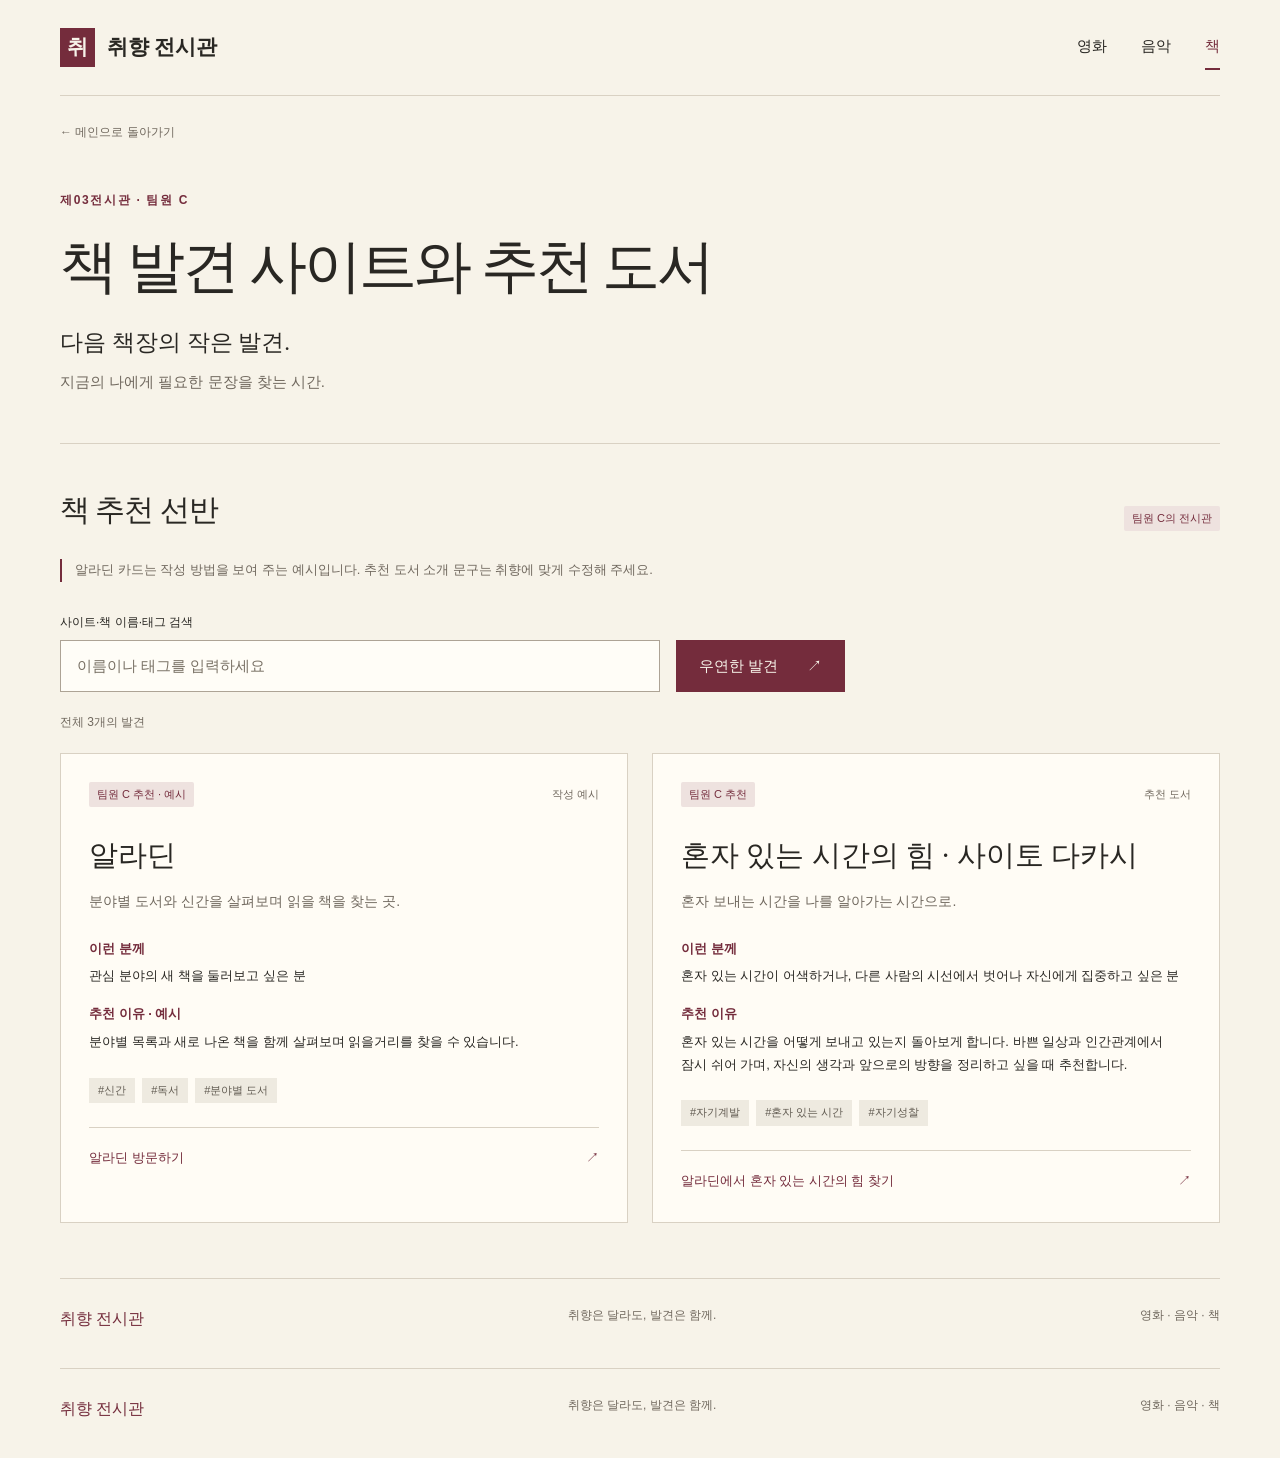
==== commit 1138f1c9: "Merge branch 'main' into phm" ====
--- a/books.html
+++ b/books.html
@@ -3,7 +3,7 @@
 <head>
   <meta charset="UTF-8">
   <meta name="viewport" content="width=device-width, initial-scale=1">
-  <meta name="description" content="세 사람의 취향에서, 당신의 다음 취향을 발견하세요. 영화·음악·책 발견 사이트를 모으는 취향 전시관입니다.">
+  <meta name="description" content="책 발견 사이트와 추천 도서를 만나보세요. 지금의 나에게 필요한 문장을 찾는 취향 전시관입니다.">
   <title>책 전시관 | 취향 전시관</title>
   <link rel="icon" href="favicon.svg" type="image/svg+xml">
   <link rel="stylesheet" href="css/style.css">
@@ -11,12 +11,178 @@
 </head>
 <body>
   <a class="skip-link" href="#main">본문으로 바로 가기</a>
+
   <header class="site-header wrap">
-    <a class="brand" href="index.html"><span class="brand-mark" aria-hidden="true">취</span>취향 전시관</a>
-    <nav aria-label="전시관"><a href="movies.html">영화</a><a href="music.html">음악</a><a href="books.html" aria-current="page">책</a></nav>
+    <a class="brand" href="index.html">
+      <span class="brand-mark" aria-hidden="true">취</span>
+      취향 전시관
+    </a>
+
+    <nav aria-label="전시관">
+      <a href="movies.html">영화</a>
+      <a href="music.html">음악</a>
+      <a href="books.html" aria-current="page">책</a>
+    </nav>
   </header>
+
   <main id="main" class="wrap">
     <a class="back-link" href="index.html">← 메인으로 돌아가기</a>
+
+    <section class="category-hero">
+      <p class="eyebrow">제03전시관 · 팀원 C</p>
+      <h1>책 발견 사이트와 추천 도서</h1>
+      <p class="category-lead">다음 책장의 작은 발견.</p>
+      <p>지금의 나에게 필요한 문장을 찾는 시간.</p>
+    </section>
+
+    <section class="collection section" aria-labelledby="collection-title">
+      <div class="section-heading">
+        <h2 id="collection-title">책 추천 선반</h2>
+        <span class="member-badge">팀원 C의 전시관</span>
+      </div>
+
+      <p class="example-note">
+        알라딘 카드는 작성 방법을 보여 주는 예시입니다.
+        추천 도서 소개 문구는 취향에 맞게 수정해 주세요.
+      </p>
+
+      <div class="collection-tools" hidden>
+        <div class="search-field">
+          <label for="site-search">사이트·책 이름·태그 검색</label>
+          <input
+            id="site-search"
+            type="search"
+            placeholder="이름이나 태그를 입력하세요"
+            autocomplete="off"
+          >
+        </div>
+
+        <button class="random-button" type="button">
+          우연한 발견 <span aria-hidden="true">↗</span>
+        </button>
+      </div>
+
+      <p
+        class="result-count"
+        role="status"
+        aria-live="polite"
+        aria-atomic="true"
+      ></p>
+
+      <noscript>
+        <p>
+          검색과 무작위 추천을 이용하려면 자바스크립트를 켜 주세요.
+          카드는 아래에서 모두 볼 수 있습니다.
+        </p>
+      </noscript>
+
+      <div class="card-grid" id="site-list">
+        <!--
+          카드 추가: article 시작부터 /article 끝까지 복사해 붙여 넣으세요.
+          검색은 화면의 .site-name과 .tags를 읽습니다.
+          클래스 이름을 유지하세요.
+          외부 링크의 target="_blank", rel="noopener noreferrer",
+          새 탭 안내를 유지하세요.
+
+          팀원 C: 최종적으로 서로 다른 사이트를 4개 이상 소개하세요.
+          추천 도서 카드는 사이트 소개 개수에 포함되지 않는 추가 콘텐츠입니다.
+        -->
+
+        <!-- 알라딘 사이트 소개 -->
+        <article class="site-card" tabindex="-1">
+          <div class="card-top">
+            <span class="member-badge">팀원 C 추천 · 예시</span>
+            <span class="sample-label">작성 예시</span>
+          </div>
+
+          <h3 class="site-name">알라딘</h3>
+
+          <p class="card-intro">
+            분야별 도서와 신간을 살펴보며 읽을 책을 찾는 곳.
+          </p>
+
+          <dl>
+            <dt>이런 분께</dt>
+            <dd>관심 분야의 새 책을 둘러보고 싶은 분</dd>
+
+            <dt>추천 이유 · 예시</dt>
+            <dd>
+              분야별 목록과 새로 나온 책을 함께 살펴보며
+              읽을거리를 찾을 수 있습니다.
+            </dd>
+          </dl>
+
+          <ul class="tags" aria-label="태그">
+            <li>신간</li>
+            <li>독서</li>
+            <li>분야별 도서</li>
+          </ul>
+
+          <a
+            class="site-link"
+            href="https://www.aladin.co.kr/"
+            target="_blank"
+            rel="noopener noreferrer"
+          >
+            알라딘 방문하기
+            <span aria-hidden="true">↗</span>
+            <span class="sr-only"> (새 탭)</span>
+          </a>
+        </article>
+
+        <!-- 혼자 있는 시간의 힘 추천 도서 -->
+        <article class="site-card" tabindex="-1">
+          <div class="card-top">
+            <span class="member-badge">팀원 C 추천</span>
+            <span class="sample-label">추천 도서</span>
+          </div>
+
+          <h3 class="site-name">혼자 있는 시간의 힘 · 사이토 다카시</h3>
+
+          <p class="card-intro">
+            혼자 보내는 시간을 나를 알아가는 시간으로.
+          </p>
+
+          <dl>
+            <dt>이런 분께</dt>
+            <dd>
+              혼자 있는 시간이 어색하거나,
+              다른 사람의 시선에서 벗어나 자신에게 집중하고 싶은 분
+            </dd>
+
+            <dt>추천 이유</dt>
+            <dd>
+              혼자 있는 시간을 어떻게 보내고 있는지 돌아보게 합니다.
+              바쁜 일상과 인간관계에서 잠시 쉬어 가며,
+              자신의 생각과 앞으로의 방향을 정리하고 싶을 때 추천합니다.
+            </dd>
+          </dl>
+
+          <ul class="tags" aria-label="태그">
+            <li>자기계발</li>
+            <li>혼자 있는 시간</li>
+            <li>자기성찰</li>
+          </ul>
+
+          <a
+            class="site-link"
+            href="https://www.aladin.co.kr/search/wsearchresult.aspx?SearchTarget=Book&amp;SearchWord=혼자%20있는%20시간의%20힘"
+            target="_blank"
+            rel="noopener noreferrer"
+          >
+            알라딘에서 혼자 있는 시간의 힘 찾기
+            <span aria-hidden="true">↗</span>
+            <span class="sr-only"> (새 탭)</span>
+          </a>
+        </article>
+      </div>
+
+      <div class="empty-state" hidden>
+        <h3>아직 발견하지 못했어요.</h3>
+        <p>다른 사이트·책 이름이나 태그로 검색해 보세요.</p>
+        <button type="button" class="reset-search">
+          검색 지우고 전체 보기
+        </button>
     <section class="category-hero"><p class="eyebrow">제03전시관</p><h1>책 발견 사이트</h1><p class="category-lead">다음 책장의 작은 발견.</p><p>지금의 나에게 필요한 문장을 찾는 시간.</p></section>
     <section class="collection section" aria-labelledby="collection-title">
       <div class="section-heading"><h2 id="collection-title">책 추천 선반</h2></div>
@@ -48,10 +214,18 @@
         <a class="site-link" href="https://www.yes24.com/Product/Goods/102360203" target="_blank" rel="noopener noreferrer">한국어판 도서 정보 보기 <span aria-hidden="true">↗</span><span class="sr-only"> (새 탭)</span></a>
       </article>
       </div>
-      <div class="empty-state" hidden><h3>아직 발견하지 못했어요.</h3><p>다른 사이트 이름이나 태그로 검색해 보세요.</p><button type="button" class="reset-search">검색 지우고 전체 보기</button></div>
+
       <p class="collection-end">하나의 발견에서, 다음 취향으로.</p>
     </section>
   </main>
+
+  <footer class="site-footer wrap">
+    <a href="index.html">취향 전시관</a>
+    <p>취향은 달라도, 발견은 함께.</p>
+    <span>영화 · 음악 · 책</span>
+  </footer>
+</body>
+</html>
   <footer class="site-footer wrap"><a href="index.html">취향 전시관</a><p>취향은 달라도, 발견은 함께.</p><span>영화 · 음악 · 책</span></footer>
 </body>
 </html>
